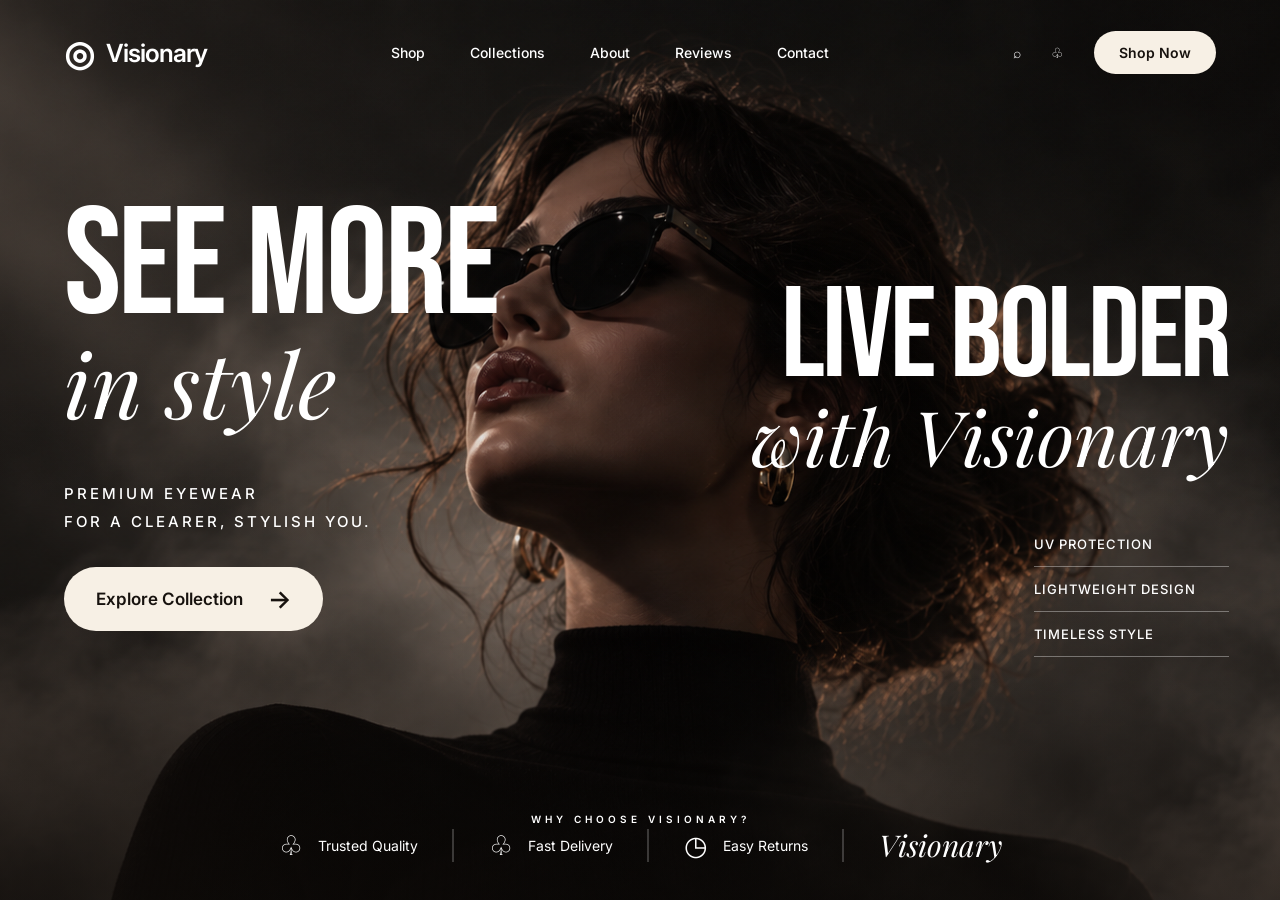
==== index.html @ 71937f31 "basic nice hero" ====
<!DOCTYPE html>
<html lang="en">
<head>
  <meta charset="UTF-8">
  <meta name="viewport" content="width=device-width, initial-scale=1.0">
  <title>Visionary | Premium Eyewear</title>

  <!-- Google Fonts: Bebas Neue, Playfair Display, and Inter -->
  <link rel="preconnect" href="https://fonts.googleapis.com">
  <link rel="preconnect" href="https://fonts.gstatic.com" crossorigin>
  <link href="https://fonts.googleapis.com/css2?family=Bebas+Neue&family=Inter:wght@300;400;500;600;700;800&family=Playfair+Display:ital,wght@1,400;1,500&display=swap" rel="stylesheet">

  <link rel="stylesheet" href="index.css">
</head>

<body>
  <section class="hero">

    <!-- Background image: save your generated image as images/hero.jpg -->
    <div class="hero-image">
      <img src="images/hero1.png" alt="Visionary premium eyewear model">
    </div>

    <nav>
      <div class="logo">
        <span class="logo-icon">◎</span>
        Visionary
      </div>

      <div class="nav-links">
        <a href="#">Shop</a>
        <a href="#">Collections</a>
        <a href="#">About</a>
        <a href="#">Reviews</a>
        <a href="#">Contact</a>
      </div>

      <div class="nav-actions">
        <a href="#" aria-label="Search">⌕</a>
        <a href="#" aria-label="Shopping bag">♧</a>
        <a href="#" class="shop-btn">Shop Now</a>
      </div>
    </nav>

    <div class="hero-content">
      <div class="left-content">
        <h1 class="main-heading">SEE MORE</h1>
        <h2 class="italic-heading">in style</h2>

        <p class="description">
          Premium eyewear<br>
          For a clearer, stylish you.
        </p>

        <a href="#" class="explore-btn">
          Explore Collection <span>→</span>
        </a>
      </div>

      <div class="right-content">
        <h1 class="main-heading">LIVE BOLDER</h1>
        <h2 class="italic-heading">with Visionary</h2>

        <div class="features">
          <p>UV PROTECTION</p>
          <p>LIGHTWEIGHT DESIGN</p>
          <p>TIMELESS STYLE</p>
        </div>
      </div>

      <div class="bottom-title">WHY CHOOSE VISIONARY?</div>

      <div class="bottom-features">
        <div class="feature-item">
          <span class="feature-icon">♧</span>
          <span>Trusted Quality</span>
        </div>

        <div class="feature-item">
          <span class="feature-icon">♧</span>
          <span>Fast Delivery</span>
        </div>

        <div class="feature-item">
          <span class="feature-icon">◷</span>
          <span>Easy Returns</span>
        </div>

        <div class="feature-item">
          <span class="signature">Visionary</span>
        </div>
      </div>
    </div>
  </section>
</body>
</html>
---- index.css ----
* { margin: 0; padding: 0; box-sizing: border-box; }

    :root {
      --cream: #f7f0e5;
      --white: #fff;
      --dark: #17120e;
    }

    body {
      font-family: 'Inter', sans-serif;
      background: var(--dark);
      color: var(--white);
    }

    .hero {
      position: relative;
      width: 100%;
      min-height: 100vh;
      overflow: hidden;
      isolation: isolate;
      background: #40352b;
    }

    .hero-image {
      position: absolute;
      inset: 0;
      z-index: -3;
    }

    .hero-image img {
      width: 100%;
      height: 100%;
      object-fit: cover;
      object-position: center 35%;
    }

    .hero::before {
      content: "";
      position: absolute;
      inset: 0;
      z-index: -2;
      background:
        linear-gradient(90deg,
          rgba(25, 19, 14, 0.30) 0%,
          rgba(25, 19, 14, 0.05) 48%,
          rgba(25, 19, 14, 0.20) 100%),
        linear-gradient(0deg,
          rgba(12, 9, 7, 0.65) 0%,
          transparent 35%,
          rgba(12, 9, 7, 0.10) 100%);
    }

    /* Navigation */
    nav {
      position: relative;
      z-index: 5;
      width: 100%;
      height: 105px;
      padding: 0 5%;
      display: flex;
      align-items: center;
      justify-content: space-between;
    }

    .logo {
      display: flex;
      align-items: center;
      gap: 12px;
      font-size: 25px;
      font-weight: 600;
      letter-spacing: -1px;
    }

    .logo-icon { font-size: 35px; }

    .nav-links {
      display: flex;
      align-items: center;
      gap: 45px;
    }

    .nav-links a,
    .nav-actions a {
      text-decoration: none;
      color: var(--white);
      font-size: 14px;
      font-weight: 500;
    }

    .nav-links a { transition: opacity 0.3s; }
    .nav-links a:hover { opacity: 0.65; }

    .nav-actions {
      display: flex;
      align-items: center;
      gap: 30px;
    }

    .shop-btn {
      background: var(--cream);
      color: var(--dark) !important;
      padding: 13px 25px;
      border-radius: 50px;
      font-weight: 600 !important;
    }

    /* Hero content */
    .hero-content {
      position: relative;
      min-height: calc(100vh - 105px);
    }

    .left-content {
      position: absolute;
      top: 13%;
      left: 5%;
      z-index: 2;
    }

    .main-heading {
      font-family: 'Bebas Neue', sans-serif;
      font-size: clamp(100px, 12vw, 190px);
      line-height: 0.78;
      font-weight: 400;
      letter-spacing: -3px;
      white-space: nowrap;
    }

    .italic-heading {
      font-family: 'Playfair Display', serif;
      font-style: italic;
      font-weight: 400;
      font-size: clamp(65px, 7vw, 110px);
      line-height: 1.1;
      margin-top: 5px;
      white-space: nowrap;
    }

    .description {
      margin-top: 48px;
      font-size: 15px;
      line-height: 1.9;
      font-weight: 500;
      letter-spacing: 3px;
      text-transform: uppercase;
    }

    .explore-btn {
      display: inline-flex;
      align-items: center;
      gap: 25px;
      margin-top: 30px;
      padding: 17px 32px;
      background: var(--cream);
      color: var(--dark);
      border-radius: 50px;
      text-decoration: none;
      font-size: 17px;
      font-weight: 600;
      transition: 0.3s;
    }

    .explore-btn:hover {
      transform: translateY(-4px);
      background: white;
    }

    .explore-btn span { font-size: 25px; }

    /* Right side */
    .right-content {
      position: absolute;
      top: 23%;
      right: 4%;
      z-index: 2;
      text-align: right;
    }

    .right-content .main-heading {
      font-size: clamp(85px, 10vw, 155px);
    }

    .right-content .italic-heading {
      font-size: clamp(55px, 6vw, 95px);
    }

    .features {
      margin-top: 45px;
      margin-left: auto;
      width: 195px;
      text-align: left;
    }

    .features p {
      padding: 14px 0;
      border-bottom: 1px solid rgba(255,255,255,0.35);
      font-size: 13px;
      letter-spacing: 1px;
      font-weight: 500;
    }

    /* Bottom benefits */
    .bottom-features {
      position: absolute;
      bottom: 35px;
      left: 50%;
      transform: translateX(-50%);
      width: max-content;
      display: flex;
      align-items: center;
      gap: 35px;
      z-index: 3;
    }

    .bottom-title {
      position: absolute;
      bottom: 75px;
      left: 50%;
      transform: translateX(-50%);
      font-size: 10px;
      letter-spacing: 4px;
      font-weight: 600;
      white-space: nowrap;
    }

    .feature-item {
      display: flex;
      align-items: center;
      gap: 15px;
      padding-right: 35px;
      border-right: 1px solid rgba(255,255,255,0.4);
      font-size: 14px;
      white-space: nowrap;
    }

    .feature-item:last-child {
      border: none;
      padding: 0;
    }

    .feature-icon { font-size: 27px; }

    .signature {
      font-family: 'Playfair Display', serif;
      font-style: italic;
      font-size: 30px;
    }

    /* Responsive */
    @media (max-width: 1000px) {
      .nav-links { gap: 20px; }
      .right-content { right: 3%; }
      .left-content { left: 3%; }
      .bottom-features { gap: 15px; }
      .feature-item { padding-right: 15px; gap: 8px; }
    }

    @media (max-width: 700px) {
      .hero { min-height: 900px; }
      .hero-image img { object-position: 58% center; }

      nav {
        height: 80px;
        padding: 0 6%;
      }

      .logo { font-size: 21px; }
      .nav-links { display: none; }
      .nav-actions { gap: 15px; }

      .left-content {
        top: 12%;
        left: 6%;
      }

      .main-heading {
        font-size: clamp(85px, 17vw, 120px);
      }

      .italic-heading {
        font-size: clamp(55px, 12vw, 80px);
      }

      .description {
        font-size: 11px;
        letter-spacing: 2px;
        margin-top: 25px;
      }

      .explore-btn {
        padding: 13px 22px;
        font-size: 14px;
      }

      .right-content {
        top: 48%;
        right: 5%;
      }

      .right-content .main-heading {
        font-size: clamp(65px, 13vw, 95px);
      }

      .right-content .italic-heading {
        font-size: clamp(45px, 9vw, 65px);
      }

      .features {
        margin-top: 20px;
        width: 155px;
      }

      .features p {
        font-size: 10px;
        padding: 10px 0;
      }

      .bottom-title {
        bottom: 105px;
        font-size: 8px;
        letter-spacing: 2px;
      }

      .bottom-features {
        bottom: 35px;
        width: 90%;
        justify-content: center;
        gap: 12px;
      }

      .feature-item {
        flex-direction: column;
        text-align: center;
        gap: 5px;
        padding-right: 12px;
        font-size: 9px;
      }

      .feature-icon { font-size: 20px; }
      .signature { font-size: 17px; }
    }
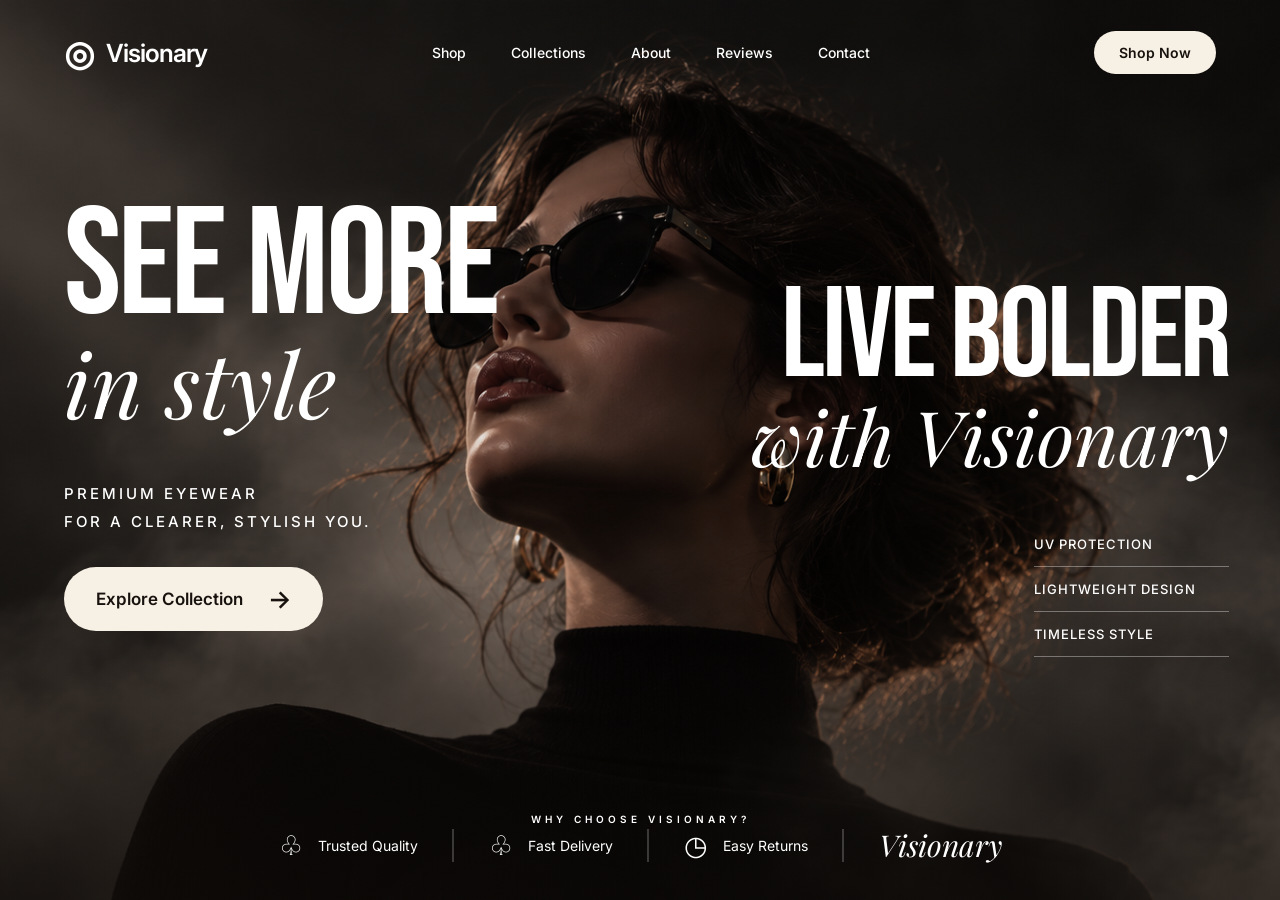
==== commit f8e6a120: "removed unWanted text in navbar" ====
--- a/index.html
+++ b/index.html
@@ -36,8 +36,6 @@
       </div>
 
       <div class="nav-actions">
-        <a href="#" aria-label="Search">⌕</a>
-        <a href="#" aria-label="Shopping bag">♧</a>
         <a href="#" class="shop-btn">Shop Now</a>
       </div>
     </nav>
@@ -92,5 +90,10 @@
       </div>
     </div>
   </section>
+
+
+
+
+
 </body>
 </html>
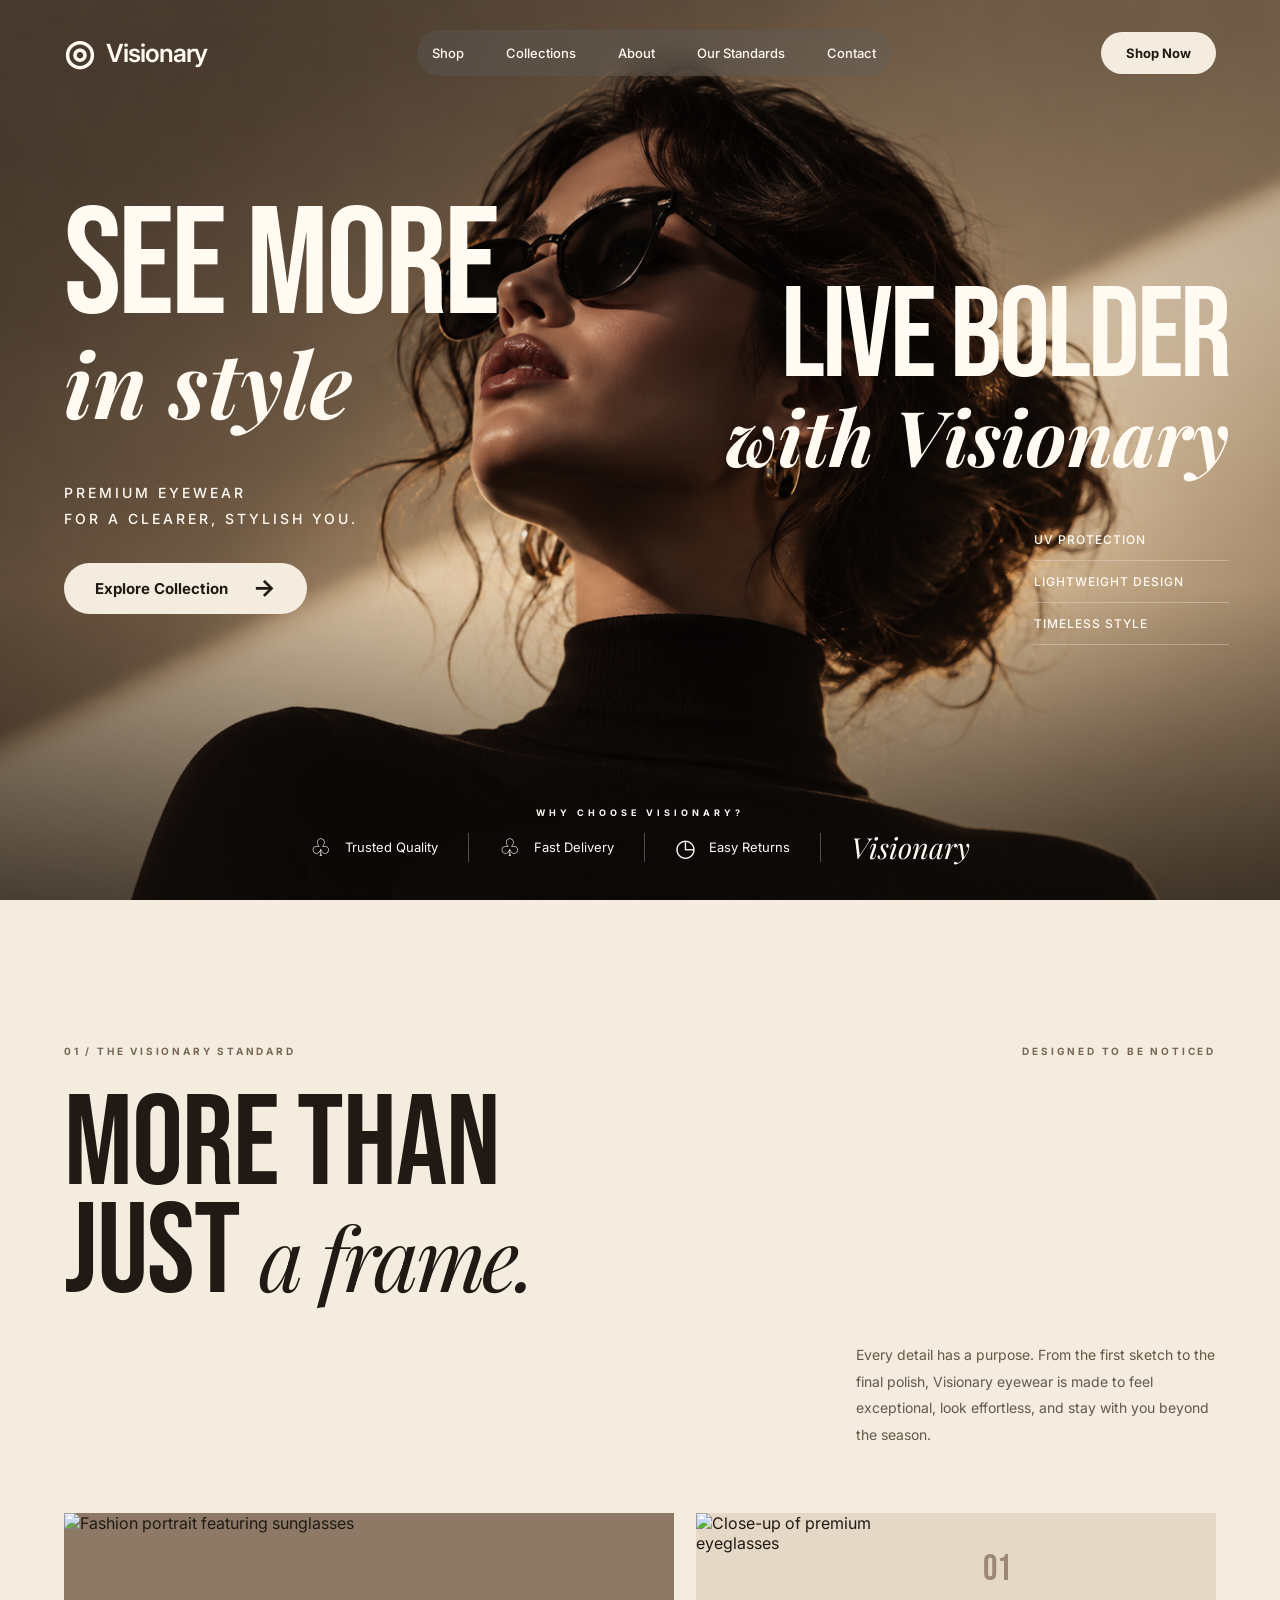
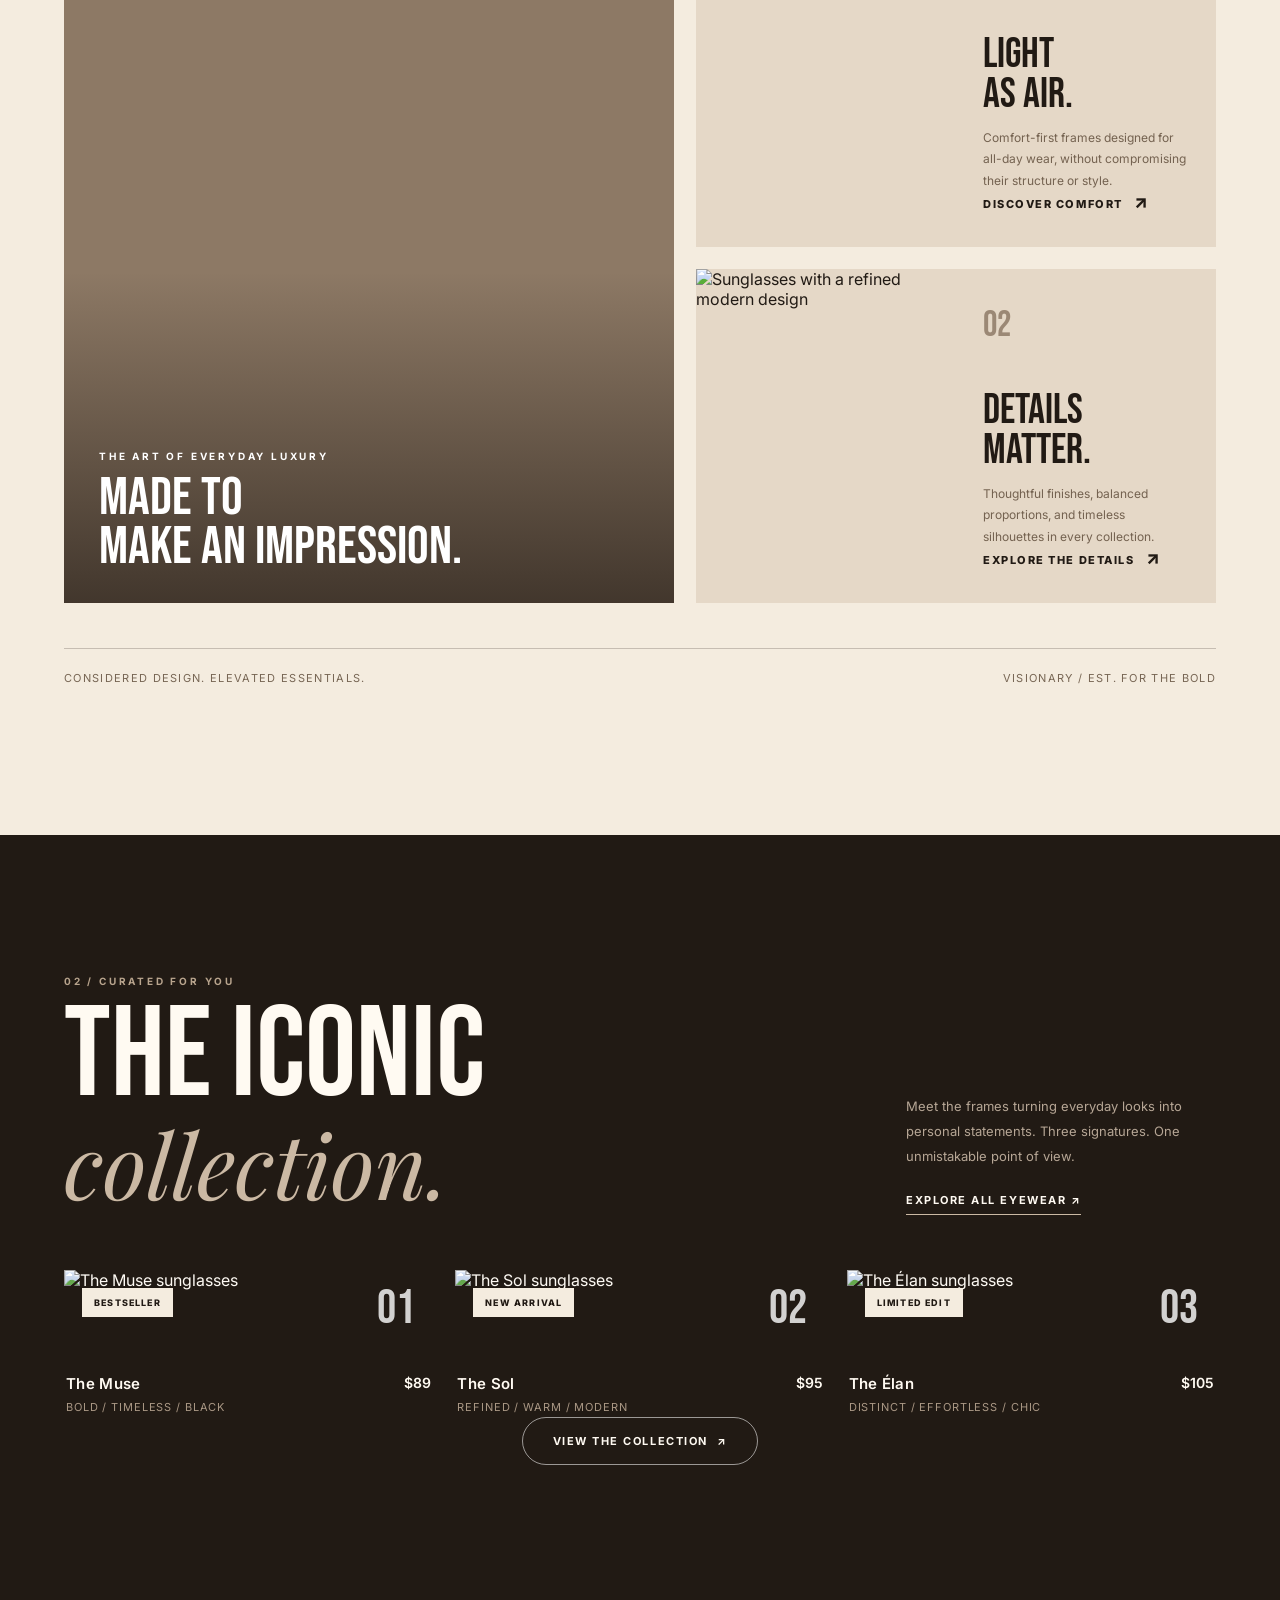
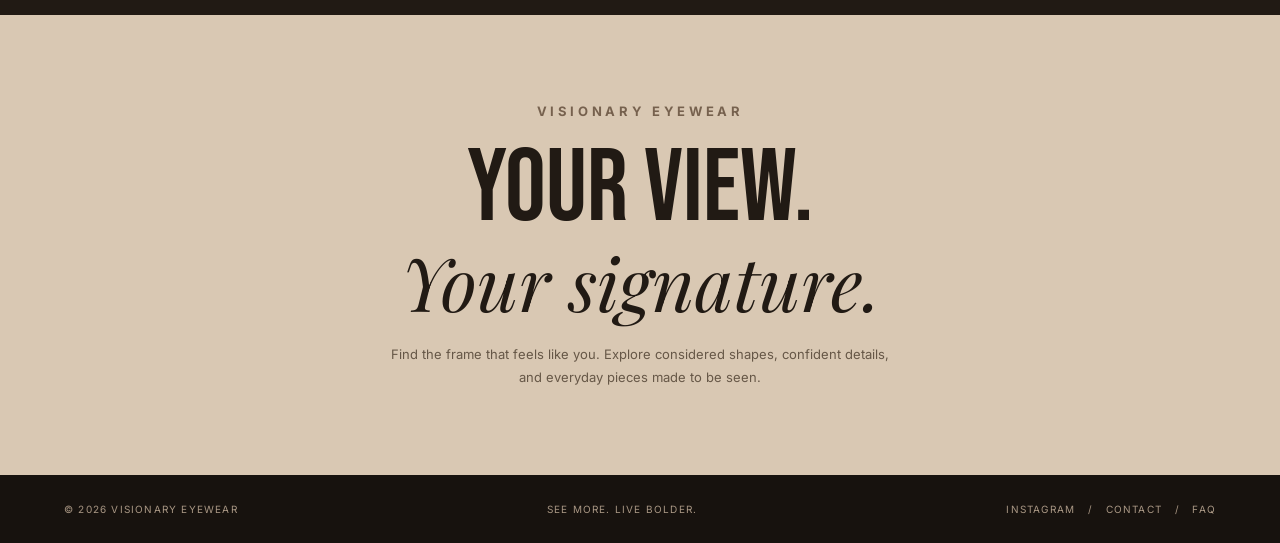
==== commit 1ea3e6a7: "added blurred navbar" ====
--- a/index.html
+++ b/index.html
@@ -3,9 +3,10 @@
 <head>
   <meta charset="UTF-8">
   <meta name="viewport" content="width=device-width, initial-scale=1.0">
-  <title>Visionary | Premium Eyewear</title>
-
-  <!-- Google Fonts: Bebas Neue, Playfair Display, and Inter -->
+  <meta name="theme-color" content="#211a14">
+  <title>Visionary — See More. Live Bolder.</title>
+
+  <!-- Google Fonts -->
   <link rel="preconnect" href="https://fonts.googleapis.com">
   <link rel="preconnect" href="https://fonts.gstatic.com" crossorigin>
   <link href="https://fonts.googleapis.com/css2?family=Bebas+Neue&family=Inter:wght@300;400;500;600;700;800&family=Playfair+Display:ital,wght@1,400;1,500&display=swap" rel="stylesheet">
@@ -14,52 +15,40 @@
 </head>
 
 <body>
-  <section class="hero">
-
-    <!-- Background image: save your generated image as images/hero.jpg -->
+  <!-- HERO: replace images/hero.jpg with your generated portrait -->
+  <section class="hero" id="home">
     <div class="hero-image">
-      <img src="images/hero1.png" alt="Visionary premium eyewear model">
-    </div>
-
-    <nav>
-      <div class="logo">
-        <span class="logo-icon">◎</span>
-        Visionary
-      </div>
+      <img src="images/hero.png" alt="Model wearing elegant black sunglasses">
+    </div>
+
+    <nav class="hero-nav">
+      <a class="logo" href="#home"><span class="logo-mark">◎</span> Visionary</a>
 
       <div class="nav-links">
-        <a href="#">Shop</a>
-        <a href="#">Collections</a>
-        <a href="#">About</a>
-        <a href="#">Reviews</a>
-        <a href="#">Contact</a>
+        <a href="#collection">Shop</a>
+        <a href="#collection">Collections</a>
+        <a href="#craft">About</a>
+        <a href="#craft">Our Standards</a>
+        <a href="#footer">Contact</a>
       </div>
 
       <div class="nav-actions">
-        <a href="#" class="shop-btn">Shop Now</a>
+        <a href="#collection" class="shop-btn">Shop Now</a>
       </div>
     </nav>
 
     <div class="hero-content">
       <div class="left-content">
-        <h1 class="main-heading">SEE MORE</h1>
-        <h2 class="italic-heading">in style</h2>
-
-        <p class="description">
-          Premium eyewear<br>
-          For a clearer, stylish you.
-        </p>
-
-        <a href="#" class="explore-btn">
-          Explore Collection <span>→</span>
-        </a>
+        <h1 class="display-heading">SEE MORE</h1>
+        <h2 class="hero-italic">in style</h2>
+        <p class="hero-description">Premium eyewear<br>For a clearer, stylish you.</p>
+        <a href="#collection" class="pill-link">Explore Collection <span>→</span></a>
       </div>
 
       <div class="right-content">
-        <h1 class="main-heading">LIVE BOLDER</h1>
-        <h2 class="italic-heading">with Visionary</h2>
-
-        <div class="features">
+        <h1 class="display-heading">LIVE BOLDER</h1>
+        <h2 class="hero-italic">with Visionary</h2>
+        <div class="hero-specs">
           <p>UV PROTECTION</p>
           <p>LIGHTWEIGHT DESIGN</p>
           <p>TIMELESS STYLE</p>
@@ -67,33 +56,180 @@
       </div>
 
       <div class="bottom-title">WHY CHOOSE VISIONARY?</div>
-
       <div class="bottom-features">
-        <div class="feature-item">
-          <span class="feature-icon">♧</span>
-          <span>Trusted Quality</span>
-        </div>
-
-        <div class="feature-item">
-          <span class="feature-icon">♧</span>
-          <span>Fast Delivery</span>
-        </div>
-
-        <div class="feature-item">
-          <span class="feature-icon">◷</span>
-          <span>Easy Returns</span>
-        </div>
-
-        <div class="feature-item">
-          <span class="signature">Visionary</span>
-        </div>
-      </div>
-    </div>
-  </section>
-
-
-
-
-
+        <div class="feature-item"><span class="feature-icon">♧</span><span>Trusted Quality</span></div>
+        <div class="feature-item"><span class="feature-icon">♧</span><span>Fast Delivery</span></div>
+        <div class="feature-item"><span class="feature-icon">◷</span><span>Easy Returns</span></div>
+        <div class="feature-item"><span class="signature">Visionary</span></div>
+      </div>
+    </div>
+  </section>
+
+  <!-- PREMIUM FEATURES -->
+  <section class="craft-section" id="craft">
+    <div class="section-wrap">
+      <div class="craft-topline">
+        <span class="eyebrow">01 / The Visionary Standard</span>
+        <span class="eyebrow">Designed to be noticed</span>
+      </div>
+
+      <h2 class="craft-heading">MORE THAN<br>JUST <span class="serif">a frame.</span></h2>
+
+      <p class="craft-intro">
+        Every detail has a purpose. From the first sketch to the final polish,
+        Visionary eyewear is made to feel exceptional, look effortless, and
+        stay with you beyond the season.
+      </p>
+
+      <div class="craft-grid">
+        <article class="craft-main-image">
+          <img
+            src="https://images.unsplash.com/photo-1511499767150-a48a237f0083?auto=format&fit=crop&w=1400&q=90"
+            alt="Fashion portrait featuring sunglasses"
+            loading="lazy">
+          <div class="image-caption">
+            <span class="eyebrow">The art of everyday luxury</span>
+            <strong>MADE TO<br>MAKE AN IMPRESSION.</strong>
+          </div>
+        </article>
+
+        <div class="craft-side">
+          <article class="craft-card">
+            <div class="craft-card-image">
+              <img
+                src="https://images.unsplash.com/photo-1574258495973-f010dfbb5371?auto=format&fit=crop&w=900&q=85"
+                alt="Close-up of premium eyeglasses"
+                loading="lazy">
+            </div>
+            <div class="craft-card-copy">
+              <span class="number">01</span>
+              <div>
+                <h3>LIGHT<br>AS AIR.</h3>
+                <p>Comfort-first frames designed for all-day wear, without compromising their structure or style.</p>
+                <a href="#collection">Discover comfort <span>↗</span></a>
+              </div>
+            </div>
+          </article>
+
+          <article class="craft-card">
+            <div class="craft-card-image">
+              <img
+                src="https://images.unsplash.com/photo-1508296695146-257a814070b4?auto=format&fit=crop&w=900&q=85"
+                alt="Sunglasses with a refined modern design"
+                loading="lazy">
+            </div>
+            <div class="craft-card-copy">
+              <span class="number">02</span>
+              <div>
+                <h3>DETAILS<br>MATTER.</h3>
+                <p>Thoughtful finishes, balanced proportions, and timeless silhouettes in every collection.</p>
+                <a href="#collection">Explore the details <span>↗</span></a>
+              </div>
+            </div>
+          </article>
+        </div>
+      </div>
+
+      <div class="craft-note">
+        <span>Considered design. Elevated essentials.</span>
+        <span>Visionary / Est. for the bold</span>
+      </div>
+    </div>
+  </section>
+
+  <!-- TOP GLASSES / COLLECTION -->
+  <section class="collection-section" id="collection">
+    <div class="section-wrap">
+      <div class="collection-header">
+        <div>
+          <p class="eyebrow">02 / Curated for you</p>
+          <h2 class="collection-heading">THE ICONIC<br><span class="serif">collection.</span></h2>
+        </div>
+        <div>
+          <p class="collection-description">
+            Meet the frames turning everyday looks into personal statements.
+            Three signatures. One unmistakable point of view.
+          </p>
+          <a href="#collection" class="collection-link">Explore all eyewear ↗</a>
+        </div>
+      </div>
+
+      <div class="product-grid">
+        <article class="product-card">
+          <a href="#footer" class="product-visual">
+            <img
+              src="https://images.unsplash.com/photo-1511499767150-a48a237f0083?auto=format&fit=crop&w=1000&q=90"
+              alt="The Muse sunglasses"
+              loading="lazy">
+            <span class="product-tag">Bestseller</span>
+            <span class="product-number">01</span>
+          </a>
+          <div class="product-info">
+            <div>
+              <h3>The Muse</h3>
+              <p>Bold / timeless / black</p>
+            </div>
+            <span class="product-price">$89</span>
+          </div>
+        </article>
+
+        <article class="product-card">
+          <a href="#footer" class="product-visual">
+            <img
+              src="https://images.unsplash.com/photo-1572635196237-14b3f281503f?auto=format&fit=crop&w=1000&q=90"
+              alt="The Sol sunglasses"
+              loading="lazy">
+            <span class="product-tag">New arrival</span>
+            <span class="product-number">02</span>
+          </a>
+          <div class="product-info">
+            <div>
+              <h3>The Sol</h3>
+              <p>Refined / warm / modern</p>
+            </div>
+            <span class="product-price">$95</span>
+          </div>
+        </article>
+
+        <article class="product-card">
+          <a href="#footer" class="product-visual">
+            <img
+              src="https://images.unsplash.com/photo-1508296695146-257a814070b4?auto=format&fit=crop&w=1000&q=90"
+              alt="The Élan sunglasses"
+              loading="lazy">
+            <span class="product-tag">Limited edit</span>
+            <span class="product-number">03</span>
+          </a>
+          <div class="product-info">
+            <div>
+              <h3>The Élan</h3>
+              <p>Distinct / effortless / chic</p>
+            </div>
+            <span class="product-price">$105</span>
+          </div>
+        </article>
+      </div>
+
+      <div class="collection-bottom">
+        <a href="#footer" class="outline-link">View the collection&nbsp; ↗</a>
+      </div>
+    </div>
+  </section>
+
+  <!-- BRAND CLOSING -->
+  <section class="brand-strip">
+    <p class="eyebrow">Visionary eyewear</p>
+    <h2>YOUR VIEW.<br><span class="serif">Your signature.</span></h2>
+    <p>
+      Find the frame that feels like you. Explore considered shapes,
+      confident details, and everyday pieces made to be seen.
+    </p>
+  </section>
+
+  <footer id="footer">
+    <span>© 2026 Visionary Eyewear</span>
+    <span>See more. Live bolder.</span>
+    <span>Instagram&nbsp;&nbsp; / &nbsp;&nbsp;Contact&nbsp;&nbsp; / &nbsp;&nbsp;FAQ</span>
+  </footer>
 </body>
 </html>
--- a/index.css
+++ b/index.css
@@ -1,68 +1,69 @@
+   :root {
+      --cream: #f4ecdf;
+      --paper: #e9dece;
+      --ink: #211a14;
+      --brown: #59483a;
+      --muted: #9b8875;
+      --white: #fffaf2;
+      --line: rgba(255,255,255,.28);
+      --serif: "Playfair Display", Georgia, serif;
+      --display: "Bebas Neue", Impact, sans-serif;
+      --sans: "Inter", Arial, sans-serif;
+    }
 
     * { margin: 0; padding: 0; box-sizing: border-box; }
-
-    :root {
-      --cream: #f7f0e5;
-      --white: #fff;
-      --dark: #17120e;
-    }
-
+    html { scroll-behavior: smooth; }
     body {
-      font-family: 'Inter', sans-serif;
-      background: var(--dark);
+      font-family: var(--sans);
       color: var(--white);
-    }
-
+      background: var(--ink);
+      overflow-x: hidden;
+    }
+    a { color: inherit; text-decoration: none; }
+    img { display: block; width: 100%; }
+    .eyebrow {
+      font-size: 10px;
+      letter-spacing: .28em;
+      text-transform: uppercase;
+      font-weight: 700;
+    }
+    .serif { font-family: var(--serif); font-style: italic; font-weight: 400; }
+    .section-wrap { width: min(1320px, 90%); margin: 0 auto; }
+
+    /* =========================
+       HERO
+    ========================== */
     .hero {
       position: relative;
-      width: 100%;
       min-height: 100vh;
       overflow: hidden;
       isolation: isolate;
       background: #40352b;
     }
-
-    .hero-image {
-      position: absolute;
-      inset: 0;
-      z-index: -3;
-    }
-
+    .hero-image { position: absolute; inset: 0; z-index: -3; }
     .hero-image img {
-      width: 100%;
       height: 100%;
       object-fit: cover;
       object-position: center 35%;
     }
-
     .hero::before {
       content: "";
       position: absolute;
       inset: 0;
       z-index: -2;
       background:
-        linear-gradient(90deg,
-          rgba(25, 19, 14, 0.30) 0%,
-          rgba(25, 19, 14, 0.05) 48%,
-          rgba(25, 19, 14, 0.20) 100%),
-        linear-gradient(0deg,
-          rgba(12, 9, 7, 0.65) 0%,
-          transparent 35%,
-          rgba(12, 9, 7, 0.10) 100%);
-    }
-
-    /* Navigation */
-    nav {
+        linear-gradient(90deg, rgba(25,19,14,.30), rgba(25,19,14,.05) 48%, rgba(25,19,14,.20)),
+        linear-gradient(0deg, rgba(12,9,7,.65), transparent 35%, rgba(12,9,7,.10));
+    }
+    .hero-nav {
       position: relative;
       z-index: 5;
-      width: 100%;
       height: 105px;
       padding: 0 5%;
       display: flex;
       align-items: center;
       justify-content: space-between;
     }
-
     .logo {
       display: flex;
       align-items: center;
@@ -71,272 +72,494 @@
       font-weight: 600;
       letter-spacing: -1px;
     }
-
-    .logo-icon { font-size: 35px; }
-
-    .nav-links {
-      display: flex;
-      align-items: center;
-      gap: 45px;
-    }
-
-    .nav-links a,
-    .nav-actions a {
-      text-decoration: none;
-      color: var(--white);
-      font-size: 14px;
+    .logo-mark { font-size: 35px; line-height: 1; }
+    .nav-links, .nav-actions { display: flex; align-items: center; }
+    .nav-links { gap: 42px; }
+    .nav-links a, .nav-actions a {
+      font-size: 13px;
       font-weight: 500;
-    }
-
-    .nav-links a { transition: opacity 0.3s; }
-    .nav-links a:hover { opacity: 0.65; }
-
-    .nav-actions {
-      display: flex;
-      align-items: center;
-      gap: 30px;
-    }
-
+      transition: opacity .25s;
+    }
+    .nav-links a:hover, .nav-actions a:hover { opacity: .65; }
+    .nav-actions { gap: 27px; }
     .shop-btn {
+      color: var(--ink) !important;
       background: var(--cream);
-      color: var(--dark) !important;
       padding: 13px 25px;
       border-radius: 50px;
-      font-weight: 600 !important;
-    }
-
-    /* Hero content */
-    .hero-content {
-      position: relative;
-      min-height: calc(100vh - 105px);
-    }
-
+      font-weight: 700 !important;
+    }
+    .hero-content { position: relative; min-height: calc(100vh - 105px); }
     .left-content {
       position: absolute;
+      z-index: 2;
       top: 13%;
       left: 5%;
-      z-index: 2;
-    }
-
-    .main-heading {
-      font-family: 'Bebas Neue', sans-serif;
+    }
+    .display-heading {
+      font-family: var(--display);
       font-size: clamp(100px, 12vw, 190px);
-      line-height: 0.78;
       font-weight: 400;
+      line-height: .78;
       letter-spacing: -3px;
       white-space: nowrap;
     }
-
-    .italic-heading {
-      font-family: 'Playfair Display', serif;
+    .hero-italic {
+      font-family: var(--serif);
       font-style: italic;
-      font-weight: 400;
       font-size: clamp(65px, 7vw, 110px);
       line-height: 1.1;
       margin-top: 5px;
       white-space: nowrap;
     }
-
-    .description {
+    .hero-description {
       margin-top: 48px;
-      font-size: 15px;
+      font-size: 14px;
       line-height: 1.9;
       font-weight: 500;
       letter-spacing: 3px;
       text-transform: uppercase;
     }
-
-    .explore-btn {
+    .pill-link {
       display: inline-flex;
       align-items: center;
       gap: 25px;
       margin-top: 30px;
-      padding: 17px 32px;
+      padding: 16px 31px;
+      border-radius: 50px;
       background: var(--cream);
-      color: var(--dark);
-      border-radius: 50px;
-      text-decoration: none;
-      font-size: 17px;
-      font-weight: 600;
-      transition: 0.3s;
-    }
-
-    .explore-btn:hover {
-      transform: translateY(-4px);
-      background: white;
-    }
-
-    .explore-btn span { font-size: 25px; }
-
-    /* Right side */
+      color: var(--ink);
+      font-size: 15px;
+      font-weight: 700;
+      transition: transform .3s, background .3s;
+    }
+    .pill-link:hover { transform: translateY(-4px); background: #fff; }
+    .pill-link span { font-size: 24px; line-height: .7; }
     .right-content {
       position: absolute;
+      z-index: 2;
       top: 23%;
       right: 4%;
-      z-index: 2;
       text-align: right;
     }
-
-    .right-content .main-heading {
-      font-size: clamp(85px, 10vw, 155px);
-    }
-
-    .right-content .italic-heading {
-      font-size: clamp(55px, 6vw, 95px);
-    }
-
-    .features {
-      margin-top: 45px;
-      margin-left: auto;
+    .right-content .display-heading { font-size: clamp(85px, 10vw, 155px); }
+    .right-content .hero-italic { font-size: clamp(55px, 6vw, 95px); }
+    .hero-specs {
       width: 195px;
+      margin: 42px 0 0 auto;
       text-align: left;
     }
-
-    .features p {
-      padding: 14px 0;
-      border-bottom: 1px solid rgba(255,255,255,0.35);
-      font-size: 13px;
+    .hero-specs p {
+      padding: 13px 0;
+      border-bottom: 1px solid var(--line);
+      font-size: 12px;
       letter-spacing: 1px;
       font-weight: 500;
     }
-
-    /* Bottom benefits */
+    .bottom-title {
+      position: absolute;
+      bottom: 82px;
+      left: 50%;
+      transform: translateX(-50%);
+      white-space: nowrap;
+      font-size: 9px;
+      letter-spacing: 4px;
+      font-weight: 700;
+    }
     .bottom-features {
       position: absolute;
-      bottom: 35px;
+      z-index: 3;
+      bottom: 34px;
       left: 50%;
       transform: translateX(-50%);
       width: max-content;
       display: flex;
       align-items: center;
+      gap: 30px;
+    }
+    .feature-item {
+      display: flex;
+      align-items: center;
+      gap: 13px;
+      padding-right: 30px;
+      border-right: 1px solid var(--line);
+      white-space: nowrap;
+      font-size: 13px;
+    }
+    .feature-item:last-child { border: 0; padding: 0; }
+    .feature-icon { font-size: 24px; }
+    .signature { font-family: var(--serif); font-style: italic; font-size: 29px; }
+
+    /* =========================
+       PREMIUM FEATURES
+    ========================== */
+    .craft-section {
+      position: relative;
+      padding: 145px 0 150px;
+      color: var(--ink);
+      background: var(--cream);
+      overflow: hidden;
+    }
+    .craft-topline {
+      display: flex;
+      justify-content: space-between;
+      align-items: center;
+      color: #786655;
+      margin-bottom: 35px;
+    }
+    .craft-heading {
+      max-width: 850px;
+      font-family: var(--display);
+      font-size: clamp(76px, 10vw, 145px);
+      line-height: .84;
+      font-weight: 400;
+      letter-spacing: -1px;
+    }
+    .craft-heading .serif {
+      font-family: var(--serif);
+      text-transform: none;
+      font-size: .68em;
+      letter-spacing: -4px;
+    }
+    .craft-intro {
+      max-width: 360px;
+      margin: 35px 0 65px auto;
+      color: #665747;
+      font-size: 14px;
+      line-height: 1.9;
+    }
+    .craft-grid {
+      display: grid;
+      grid-template-columns: 1.08fr .92fr;
+      gap: 22px;
+      align-items: stretch;
+    }
+    .craft-main-image {
+      position: relative;
+      min-height: 690px;
+      overflow: hidden;
+      background: #8d7965;
+    }
+    .craft-main-image img {
+      height: 100%;
+      min-height: 690px;
+      object-fit: cover;
+      object-position: center;
+      filter: saturate(.78);
+    }
+    .craft-main-image::after {
+      content: "";
+      position: absolute;
+      inset: 0;
+      background: linear-gradient(0deg, rgba(20,14,10,.62), transparent 48%);
+    }
+    .image-caption {
+      position: absolute;
+      z-index: 1;
+      left: 35px;
+      bottom: 32px;
+      color: white;
+    }
+    .image-caption strong {
+      display: block;
+      margin-top: 10px;
+      font-family: var(--display);
+      font-size: 54px;
+      font-weight: 400;
+      line-height: .9;
+    }
+    .craft-side {
+      display: grid;
+      grid-template-rows: 1fr 1fr;
+      gap: 22px;
+    }
+    .craft-card {
+      display: grid;
+      grid-template-columns: 1fr 1fr;
+      min-height: 330px;
+      background: #e5d8c7;
+      overflow: hidden;
+    }
+    .craft-card-image { min-height: 100%; overflow: hidden; }
+    .craft-card-image img {
+      height: 100%;
+      object-fit: cover;
+      transition: transform .7s;
+    }
+    .craft-card:hover img { transform: scale(1.05); }
+    .craft-card-copy {
+      padding: 35px 27px;
+      display: flex;
+      flex-direction: column;
+      justify-content: space-between;
+    }
+    .craft-card-copy .number {
+      color: #9b8875;
+      font-family: var(--display);
+      font-size: 36px;
+    }
+    .craft-card-copy h3 {
+      font-family: var(--display);
+      font-weight: 400;
+      font-size: 42px;
+      line-height: .95;
+      margin: 22px 0 12px;
+    }
+    .craft-card-copy p {
+      color: #746250;
+      font-size: 12px;
+      line-height: 1.8;
+    }
+    .craft-card-copy a {
+      margin-top: 22px;
+      font-size: 11px;
+      font-weight: 800;
+      letter-spacing: .14em;
+      text-transform: uppercase;
+    }
+    .craft-card-copy a span { font-size: 18px; margin-left: 8px; }
+
+    .craft-note {
+      display: flex;
+      justify-content: space-between;
+      align-items: center;
+      gap: 30px;
+      margin-top: 45px;
+      padding-top: 22px;
+      border-top: 1px solid rgba(33,26,20,.22);
+      color: #776654;
+      font-size: 11px;
+      letter-spacing: .12em;
+      text-transform: uppercase;
+    }
+
+    /* =========================
+       COLLECTION / PRODUCTS
+    ========================== */
+    .collection-section {
+      padding: 140px 0 150px;
+      background: #211a14;
+    }
+    .collection-header {
+      display: flex;
+      align-items: end;
+      justify-content: space-between;
       gap: 35px;
-      z-index: 3;
-    }
-
-    .bottom-title {
-      position: absolute;
-      bottom: 75px;
-      left: 50%;
-      transform: translateX(-50%);
+      margin-bottom: 55px;
+    }
+    .collection-header .eyebrow { color: #b8a48d; margin-bottom: 18px; }
+    .collection-heading {
+      font-family: var(--display);
+      font-size: clamp(76px, 10vw, 140px);
+      font-weight: 400;
+      line-height: .82;
+    }
+    .collection-heading .serif {
+      font-size: .7em;
+      color: #cbb9a4;
+    }
+    .collection-description {
+      max-width: 310px;
+      color: #b6a695;
+      font-size: 13px;
+      line-height: 1.9;
+      margin-bottom: 5px;
+    }
+    .collection-link {
+      display: inline-block;
+      margin-top: 20px;
+      padding-bottom: 7px;
+      border-bottom: 1px solid #cbb9a4;
+      font-size: 11px;
+      font-weight: 700;
+      letter-spacing: .14em;
+      text-transform: uppercase;
+    }
+    .product-grid {
+      display: grid;
+      grid-template-columns: repeat(3, 1fr);
+      gap: 22px;
+    }
+    .product-card { min-width: 0; }
+    .product-visual {
+      position: relative;
+      height: 430px;
+      overflow: hidden;
+      background: #59483a;
+    }
+    .product-visual img {
+      height: 100%;
+      object-fit: cover;
+      transition: transform .8s;
+      filter: saturate(.78);
+    }
+    .product-card:hover .product-visual img { transform: scale(1.06); }
+    .product-tag {
+      position: absolute;
+      top: 18px;
+      left: 18px;
+      padding: 9px 12px;
+      background: var(--cream);
+      color: var(--ink);
+      font-size: 9px;
+      font-weight: 800;
+      letter-spacing: .13em;
+      text-transform: uppercase;
+    }
+    .product-number {
+      position: absolute;
+      right: 18px;
+      bottom: 15px;
+      color: white;
+      font-family: var(--display);
+      font-size: 48px;
+      opacity: .8;
+    }
+    .product-info {
+      display: flex;
+      justify-content: space-between;
+      gap: 15px;
+      padding: 22px 2px 0;
+    }
+    .product-info h3 {
+      font-size: 15px;
+      font-weight: 600;
+      letter-spacing: .02em;
+    }
+    .product-info p {
+      margin-top: 7px;
+      color: #aa9885;
+      font-size: 11px;
+      letter-spacing: .08em;
+      text-transform: uppercase;
+    }
+    .product-price { font-size: 14px; font-weight: 600; white-space: nowrap; }
+    .collection-bottom {
+      display: flex;
+      justify-content: center;
+      margin-top: 65px;
+    }
+    .outline-link {
+      border: 1px solid rgba(255,255,255,.55);
+      border-radius: 50px;
+      padding: 16px 30px;
+      font-size: 11px;
+      font-weight: 700;
+      letter-spacing: .14em;
+      text-transform: uppercase;
+      transition: .3s;
+    }
+    .outline-link:hover { background: var(--cream); color: var(--ink); }
+
+    /* Closing brand strip */
+    .brand-strip {
+      padding: 85px 5%;
+      background: #d9c8b3;
+      color: var(--ink);
+      text-align: center;
+    }
+    .brand-strip .eyebrow { color: #76614e; }
+    .brand-strip h2 {
+      margin: 20px 0 15px;
+      font-family: var(--display);
+      font-size: clamp(58px, 8vw, 105px);
+      line-height: .9;
+      font-weight: 400;
+    }
+    .brand-strip h2 .serif { font-size: .72em; }
+    .brand-strip p {
+      max-width: 510px;
+      margin: 0 auto;
+      color: #665747;
+      font-size: 13px;
+      line-height: 1.8;
+    }
+
+    footer {
+      padding: 28px 5%;
+      background: #17120e;
+      color: #a99784;
+      display: flex;
+      justify-content: space-between;
+      gap: 20px;
       font-size: 10px;
-      letter-spacing: 4px;
-      font-weight: 600;
-      white-space: nowrap;
-    }
-
-    .feature-item {
-      display: flex;
-      align-items: center;
-      gap: 15px;
-      padding-right: 35px;
-      border-right: 1px solid rgba(255,255,255,0.4);
-      font-size: 14px;
-      white-space: nowrap;
-    }
-
-    .feature-item:last-child {
-      border: none;
-      padding: 0;
-    }
-
-    .feature-icon { font-size: 27px; }
-
-    .signature {
-      font-family: 'Playfair Display', serif;
-      font-style: italic;
-      font-size: 30px;
+      letter-spacing: .12em;
+      text-transform: uppercase;
+    }
+    .nav-links{
+        background-color: #61616157;
+        padding: 15px ;
+        border-radius: 25px;
+        backdrop-filter: blur(10px);
     }
 
     /* Responsive */
-    @media (max-width: 1000px) {
+    @media (max-width: 1050px) {
       .nav-links { gap: 20px; }
       .right-content { right: 3%; }
       .left-content { left: 3%; }
-      .bottom-features { gap: 15px; }
-      .feature-item { padding-right: 15px; gap: 8px; }
-    }
-
-    @media (max-width: 700px) {
+      .craft-main-image, .craft-main-image img { min-height: 590px; }
+      .craft-card-copy { padding: 25px 20px; }
+      .craft-card-copy h3 { font-size: 34px; }
+      .product-visual { height: 350px; }
+    }
+
+    @media (max-width: 760px) {
       .hero { min-height: 900px; }
       .hero-image img { object-position: 58% center; }
-
-      nav {
-        height: 80px;
-        padding: 0 6%;
-      }
-
+      .hero-nav { height: 80px; padding: 0 6%; }
       .logo { font-size: 21px; }
       .nav-links { display: none; }
       .nav-actions { gap: 15px; }
-
-      .left-content {
-        top: 12%;
-        left: 6%;
-      }
-
-      .main-heading {
-        font-size: clamp(85px, 17vw, 120px);
-      }
-
-      .italic-heading {
-        font-size: clamp(55px, 12vw, 80px);
-      }
-
-      .description {
-        font-size: 11px;
-        letter-spacing: 2px;
-        margin-top: 25px;
-      }
-
-      .explore-btn {
-        padding: 13px 22px;
-        font-size: 14px;
-      }
-
-      .right-content {
-        top: 48%;
-        right: 5%;
-      }
-
-      .right-content .main-heading {
-        font-size: clamp(65px, 13vw, 95px);
-      }
-
-      .right-content .italic-heading {
-        font-size: clamp(45px, 9vw, 65px);
-      }
-
-      .features {
-        margin-top: 20px;
-        width: 155px;
-      }
-
-      .features p {
-        font-size: 10px;
-        padding: 10px 0;
-      }
-
-      .bottom-title {
-        bottom: 105px;
-        font-size: 8px;
-        letter-spacing: 2px;
-      }
-
-      .bottom-features {
-        bottom: 35px;
-        width: 90%;
-        justify-content: center;
-        gap: 12px;
-      }
-
-      .feature-item {
-        flex-direction: column;
-        text-align: center;
-        gap: 5px;
-        padding-right: 12px;
-        font-size: 9px;
-      }
-
-      .feature-icon { font-size: 20px; }
+      .nav-actions .shop-btn { padding: 11px 17px; font-size: 11px; }
+      .hero-content { min-height: 820px; }
+      .left-content { top: 11%; left: 6%; }
+      .display-heading { font-size: clamp(82px, 17vw, 120px); }
+      .hero-italic { font-size: clamp(55px, 12vw, 80px); }
+      .hero-description { font-size: 10px; letter-spacing: 2px; margin-top: 25px; }
+      .pill-link { padding: 13px 22px; font-size: 13px; }
+      .right-content { top: 48%; right: 5%; }
+      .right-content .display-heading { font-size: clamp(62px, 13vw, 95px); }
+      .right-content .hero-italic { font-size: clamp(43px, 9vw, 65px); }
+      .hero-specs { margin-top: 18px; width: 155px; }
+      .hero-specs p { font-size: 9px; padding: 9px 0; }
+      .bottom-title { bottom: 103px; font-size: 8px; letter-spacing: 2px; }
+      .bottom-features { bottom: 30px; width: 92%; justify-content: center; gap: 10px; }
+      .feature-item { flex-direction: column; text-align: center; gap: 5px; padding-right: 10px; font-size: 8px; }
+      .feature-icon { font-size: 19px; }
       .signature { font-size: 17px; }
+
+      .craft-section, .collection-section { padding: 85px 0; }
+      .craft-topline { margin-bottom: 25px; }
+      .craft-heading { font-size: clamp(72px, 15vw, 105px); }
+      .craft-heading .serif { letter-spacing: -2px; }
+      .craft-intro { margin: 25px 0 35px; font-size: 12px; }
+      .craft-grid { grid-template-columns: 1fr; gap: 14px; }
+      .craft-main-image, .craft-main-image img { min-height: 520px; }
+      .craft-side { gap: 14px; }
+      .craft-card { min-height: 260px; }
+      .craft-card-copy { padding: 22px 18px; }
+      .craft-card-copy h3 { font-size: 34px; }
+      .craft-card-copy p { font-size: 10px; }
+      .craft-note { font-size: 8px; line-height: 1.7; }
+
+      .collection-header { display: block; margin-bottom: 35px; }
+      .collection-heading { font-size: clamp(75px, 15vw, 110px); }
+      .collection-description { margin-top: 25px; max-width: 430px; }
+      .product-grid { grid-template-columns: 1fr; gap: 38px; }
+      .product-visual { height: min(105vw, 470px); }
+      .product-info { padding-top: 17px; }
+      .collection-bottom { margin-top: 45px; }
+      .brand-strip { padding: 70px 7%; }
+      footer { flex-direction: column; text-align: center; line-height: 1.8; }
+    }
+
+    @media (max-width: 420px) {
+      .hero { min-height: 850px; }
+      .hero-content { min-height: 770px; }
+      .right-content { top: 47%; }
+      .craft-card { grid-template-columns: .9fr 1.1fr; min-height: 240px; }
+      .craft-card-copy h3 { font-size: 29px; }
+      .craft-card-copy p { line-height: 1.6; }
+      .craft-card-copy { padding: 18px 13px; }
     }
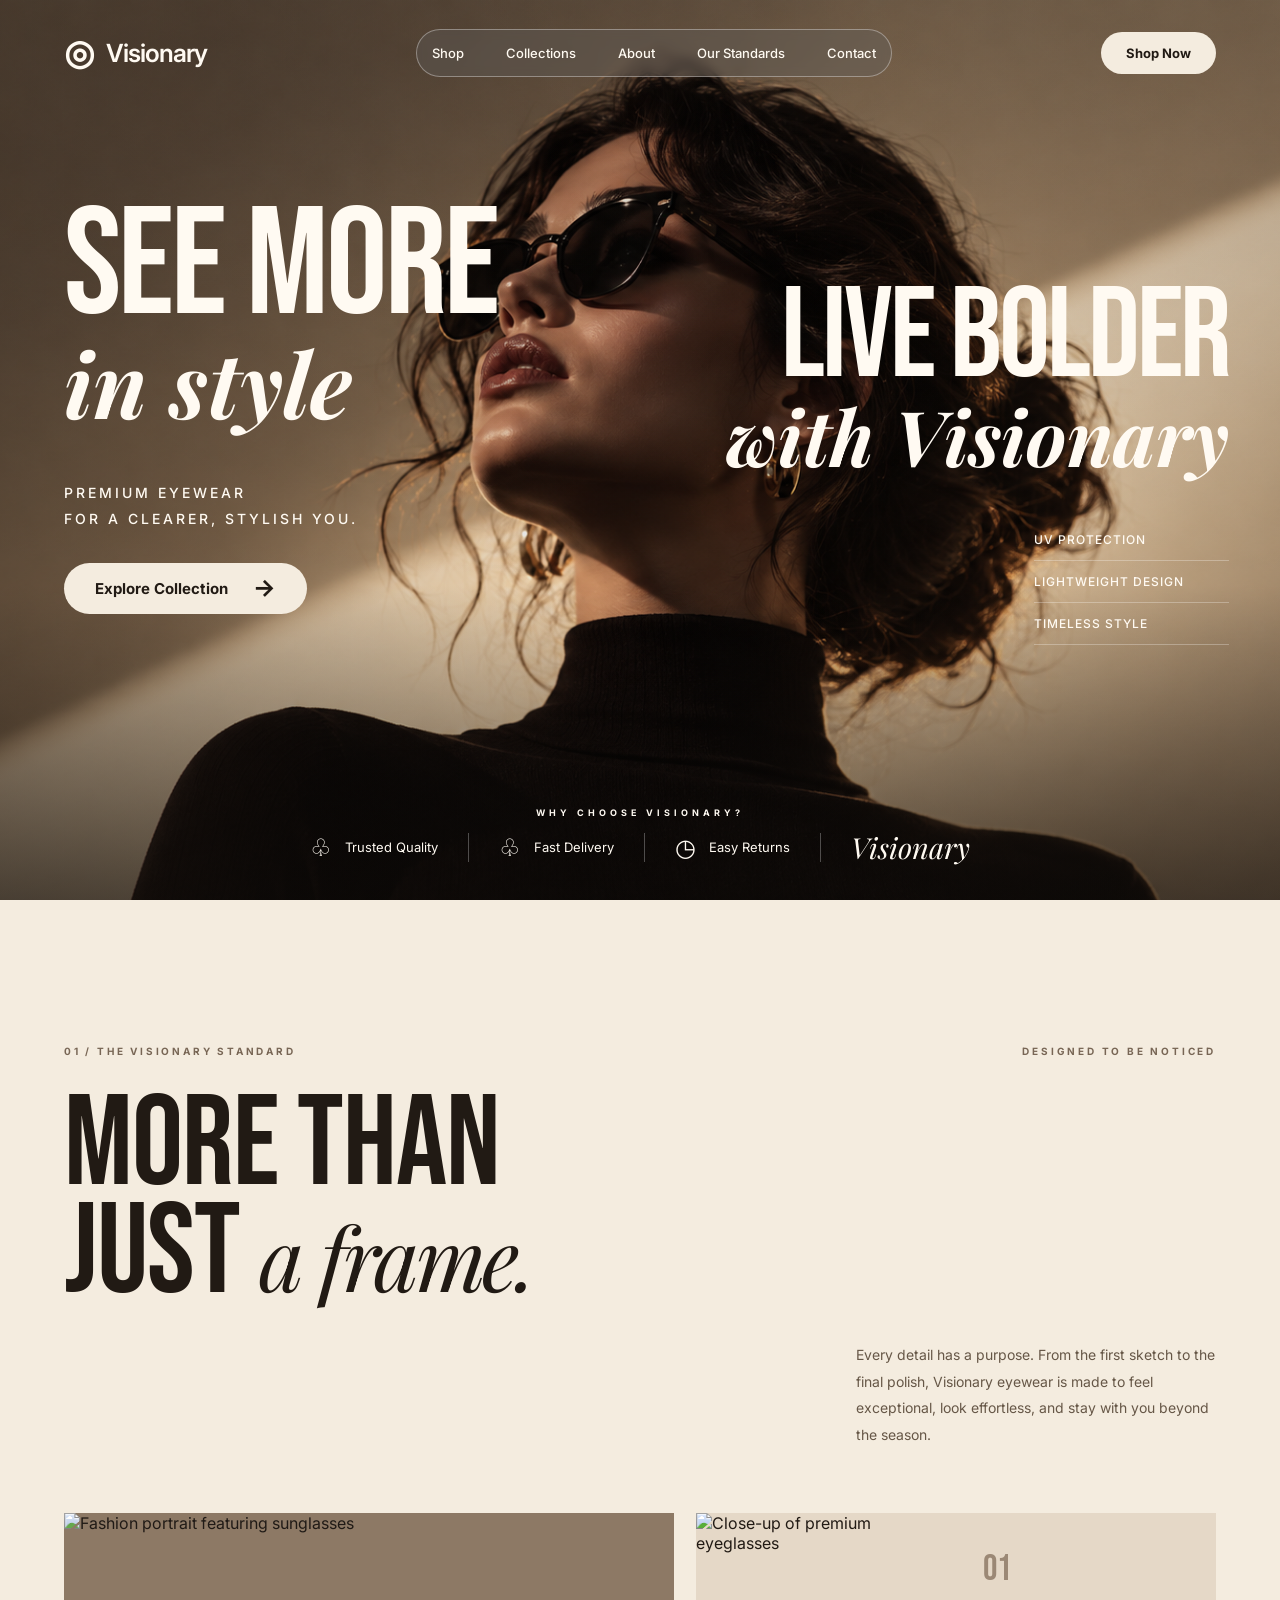
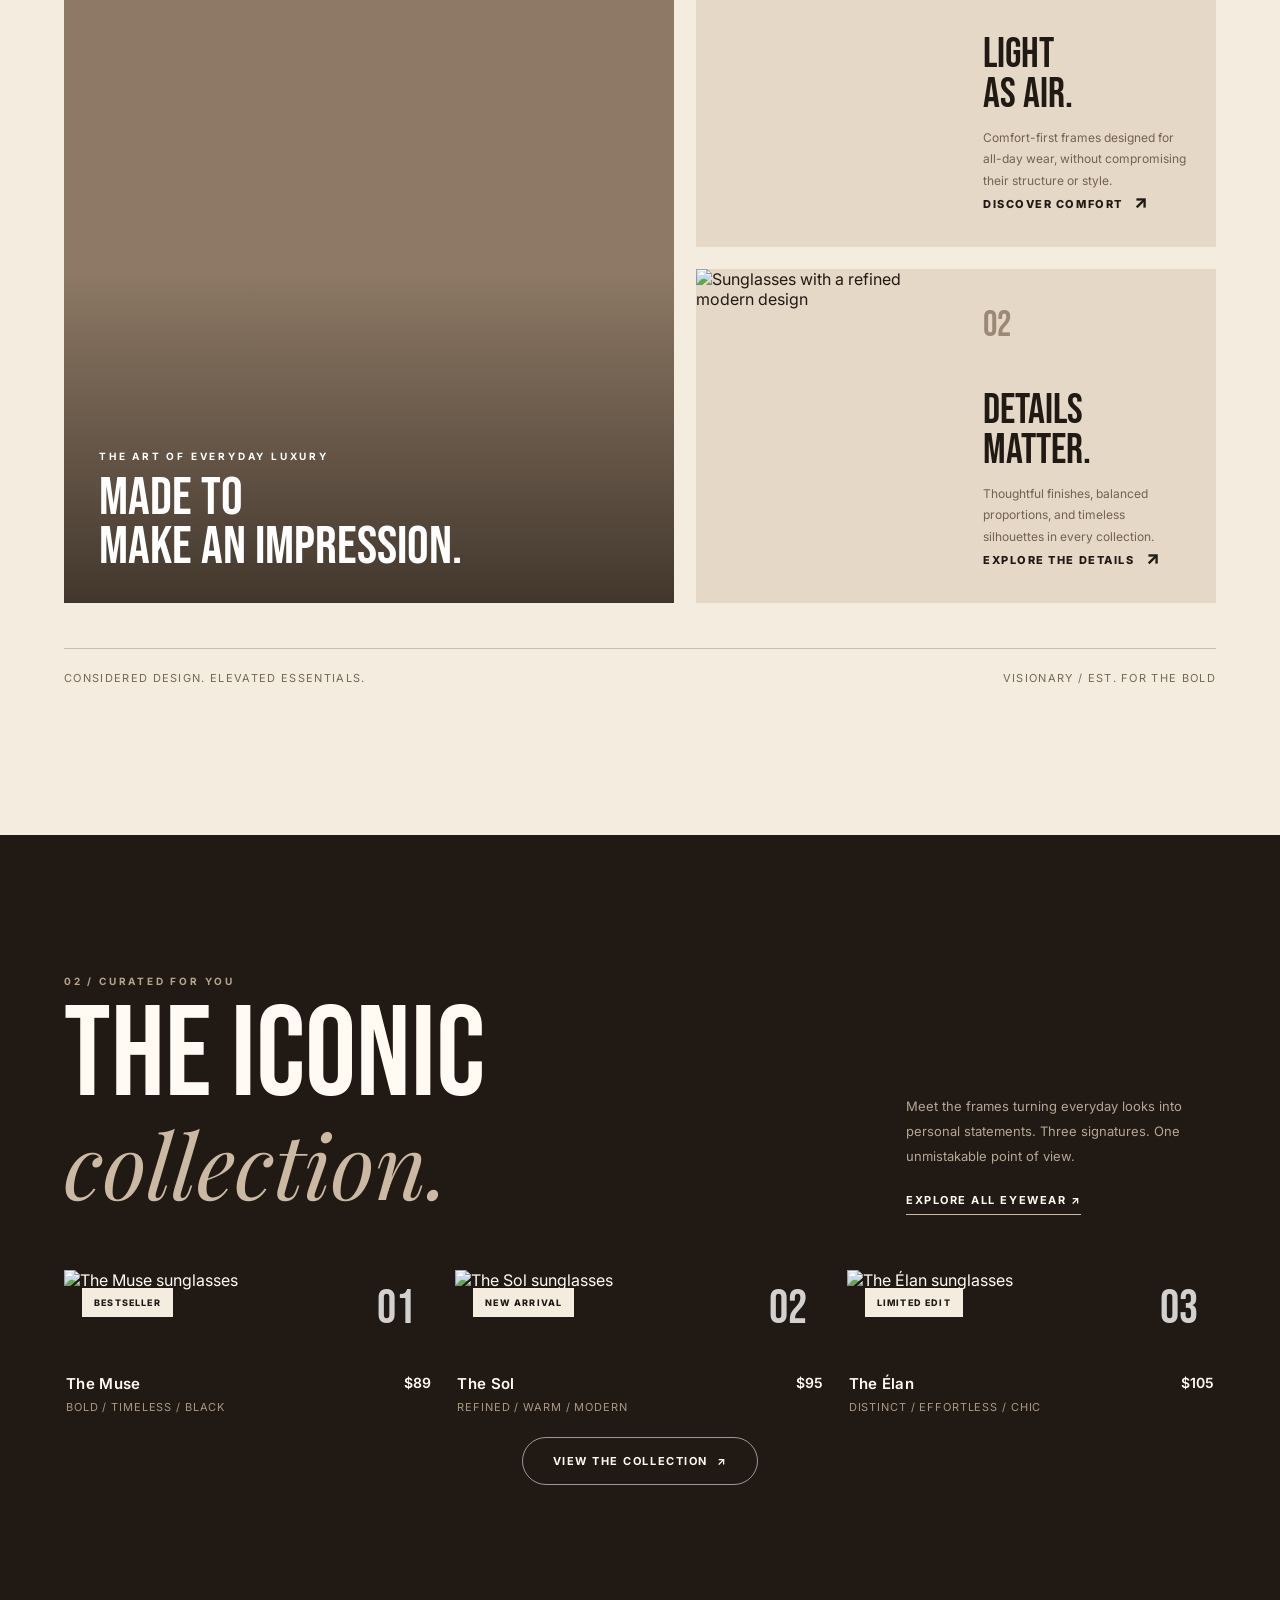
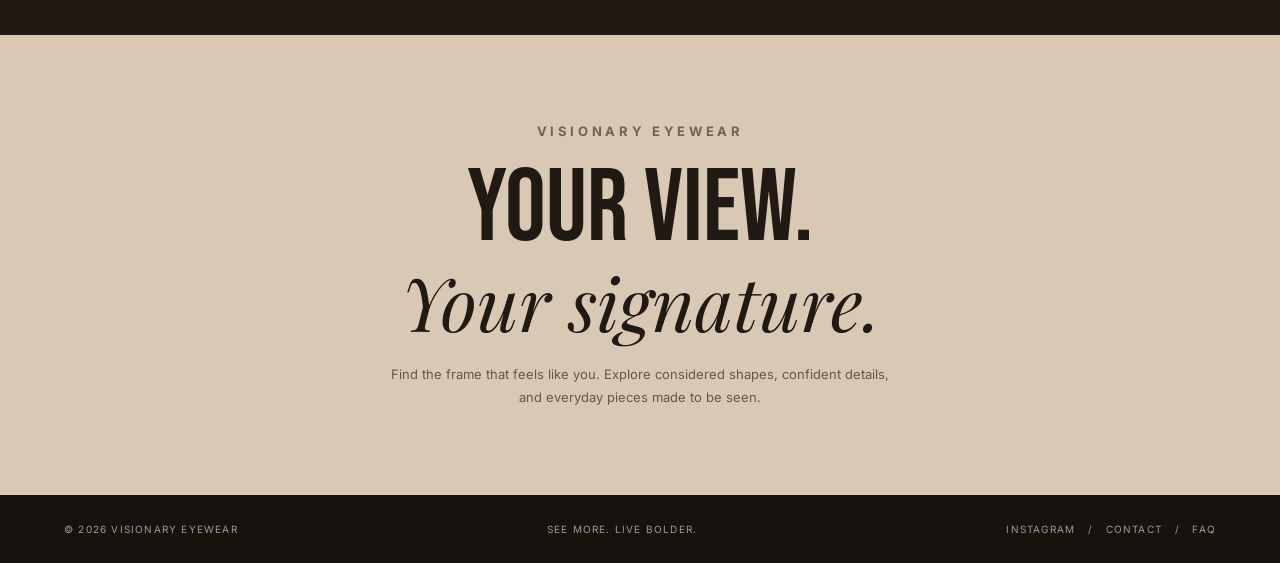
==== commit 5b777bec: "added animations" ====
--- a/index.html
+++ b/index.html
@@ -12,6 +12,7 @@
   <link href="https://fonts.googleapis.com/css2?family=Bebas+Neue&family=Inter:wght@300;400;500;600;700;800&family=Playfair+Display:ital,wght@1,400;1,500&display=swap" rel="stylesheet">
 
   <link rel="stylesheet" href="index.css">
+  <script src="index.js" defer></script>
 </head>
 
 <body>
@@ -210,8 +211,8 @@
         </article>
       </div>
 
-      <div class="collection-bottom">
-        <a href="#footer" class="outline-link">View the collection&nbsp; ↗</a>
+      <div class="collection-bottom" >
+        <a href="#footer" class="outline-link" style="margin-top: 20px;">View the collection&nbsp; ↗</a>
       </div>
     </div>
   </section>
--- a/index.css
+++ b/index.css
@@ -490,7 +490,10 @@
         background-color: #61616157;
         padding: 15px ;
         border-radius: 25px;
-        backdrop-filter: blur(10px);
+        backdrop-filter: blur(5px);
+        -webkit-backdrop-filter: blur(5px);
+        border: 1px solid #fffdfd59;
+
     }
 
     /* Responsive */
@@ -562,4 +565,28 @@
       .craft-card-copy h3 { font-size: 29px; }
       .craft-card-copy p { line-height: 1.6; }
       .craft-card-copy { padding: 18px 13px; }
+    }
+
+    /* Scroll reveals are enabled only after JavaScript initializes. */
+    .motion-ready .scroll-reveal {
+      opacity: 0;
+      transform: translateY(34px);
+      transition: opacity .75s ease, transform .75s cubic-bezier(.2,.7,.2,1);
+      will-change: opacity, transform;
+    }
+    .motion-ready .scroll-reveal.is-visible {
+      opacity: 1;
+      transform: translateY(0);
+      will-change: auto;
+    }
+
+    @media (prefers-reduced-motion: reduce) {
+      html { scroll-behavior: auto; }
+      .motion-ready .scroll-reveal,
+      .motion-ready .scroll-reveal.is-visible {
+        opacity: 1;
+        transform: none;
+        transition: none;
+        will-change: auto;
+      }
     }
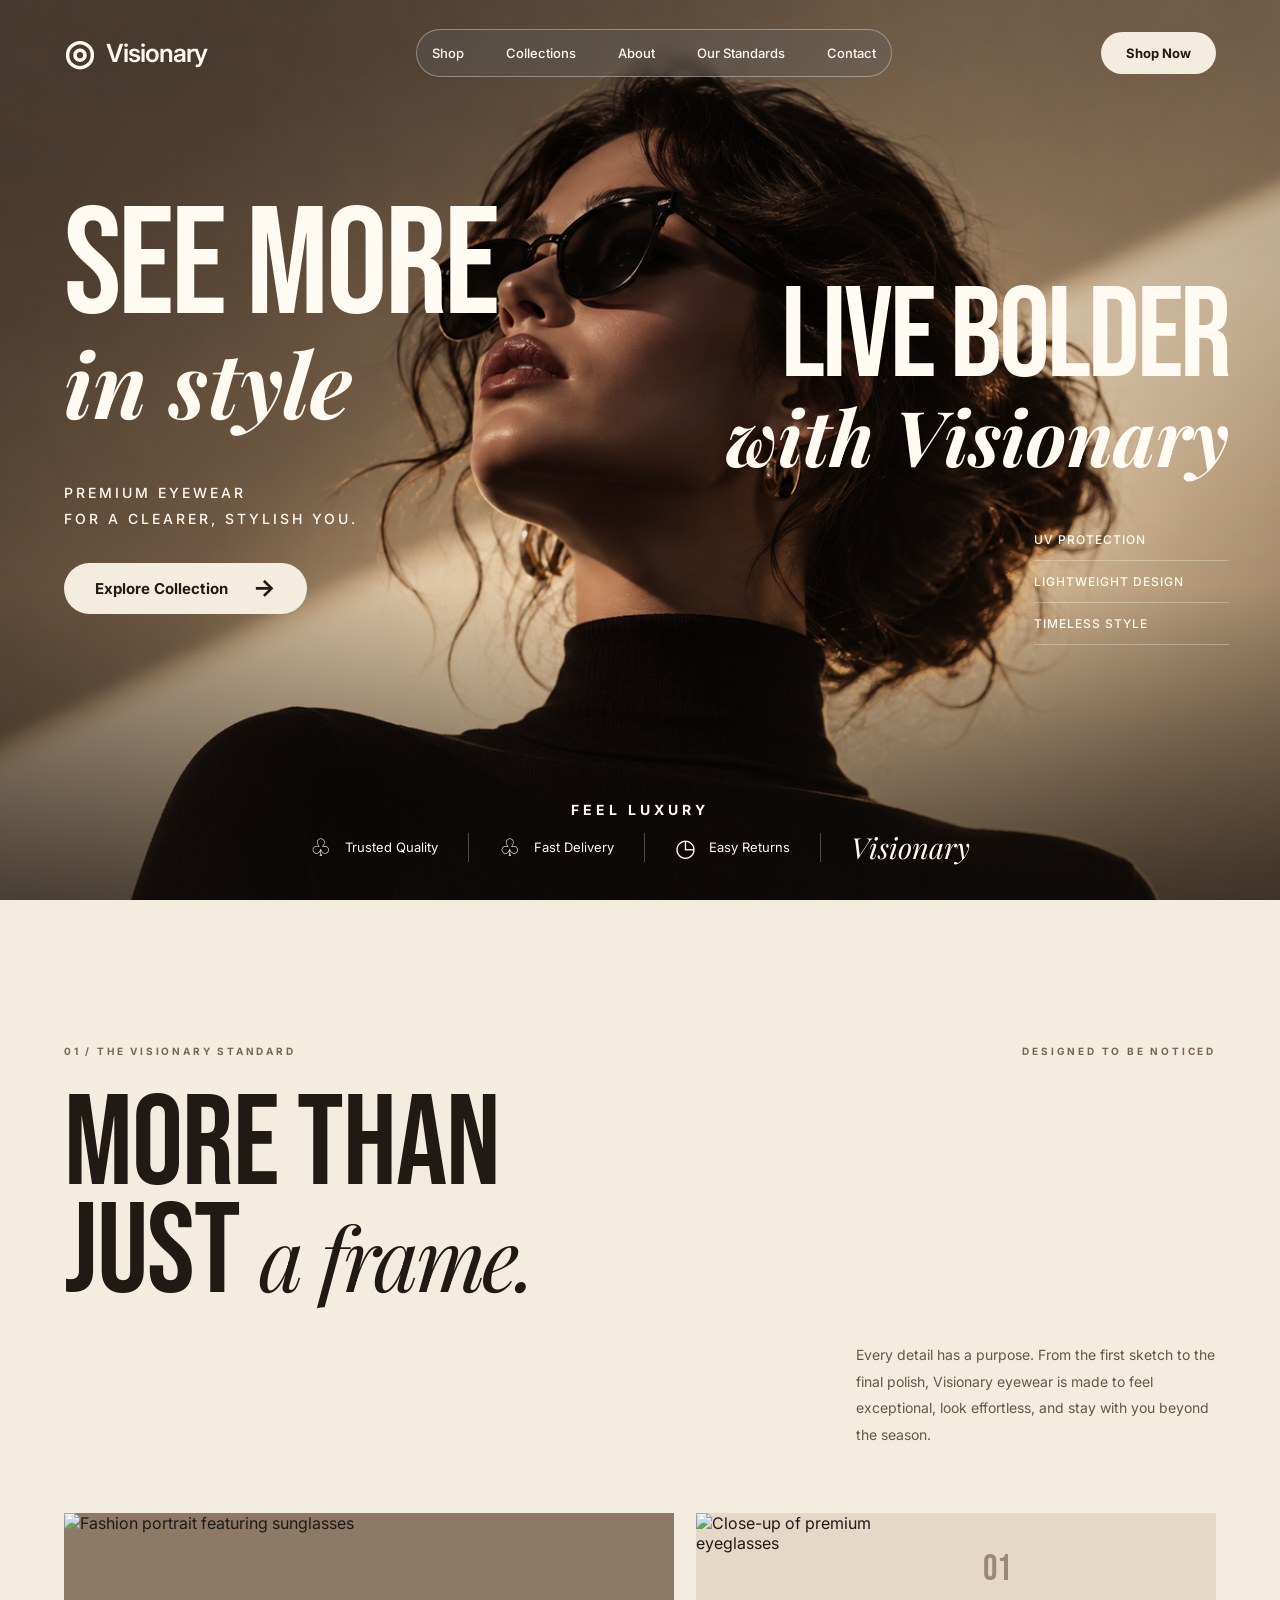
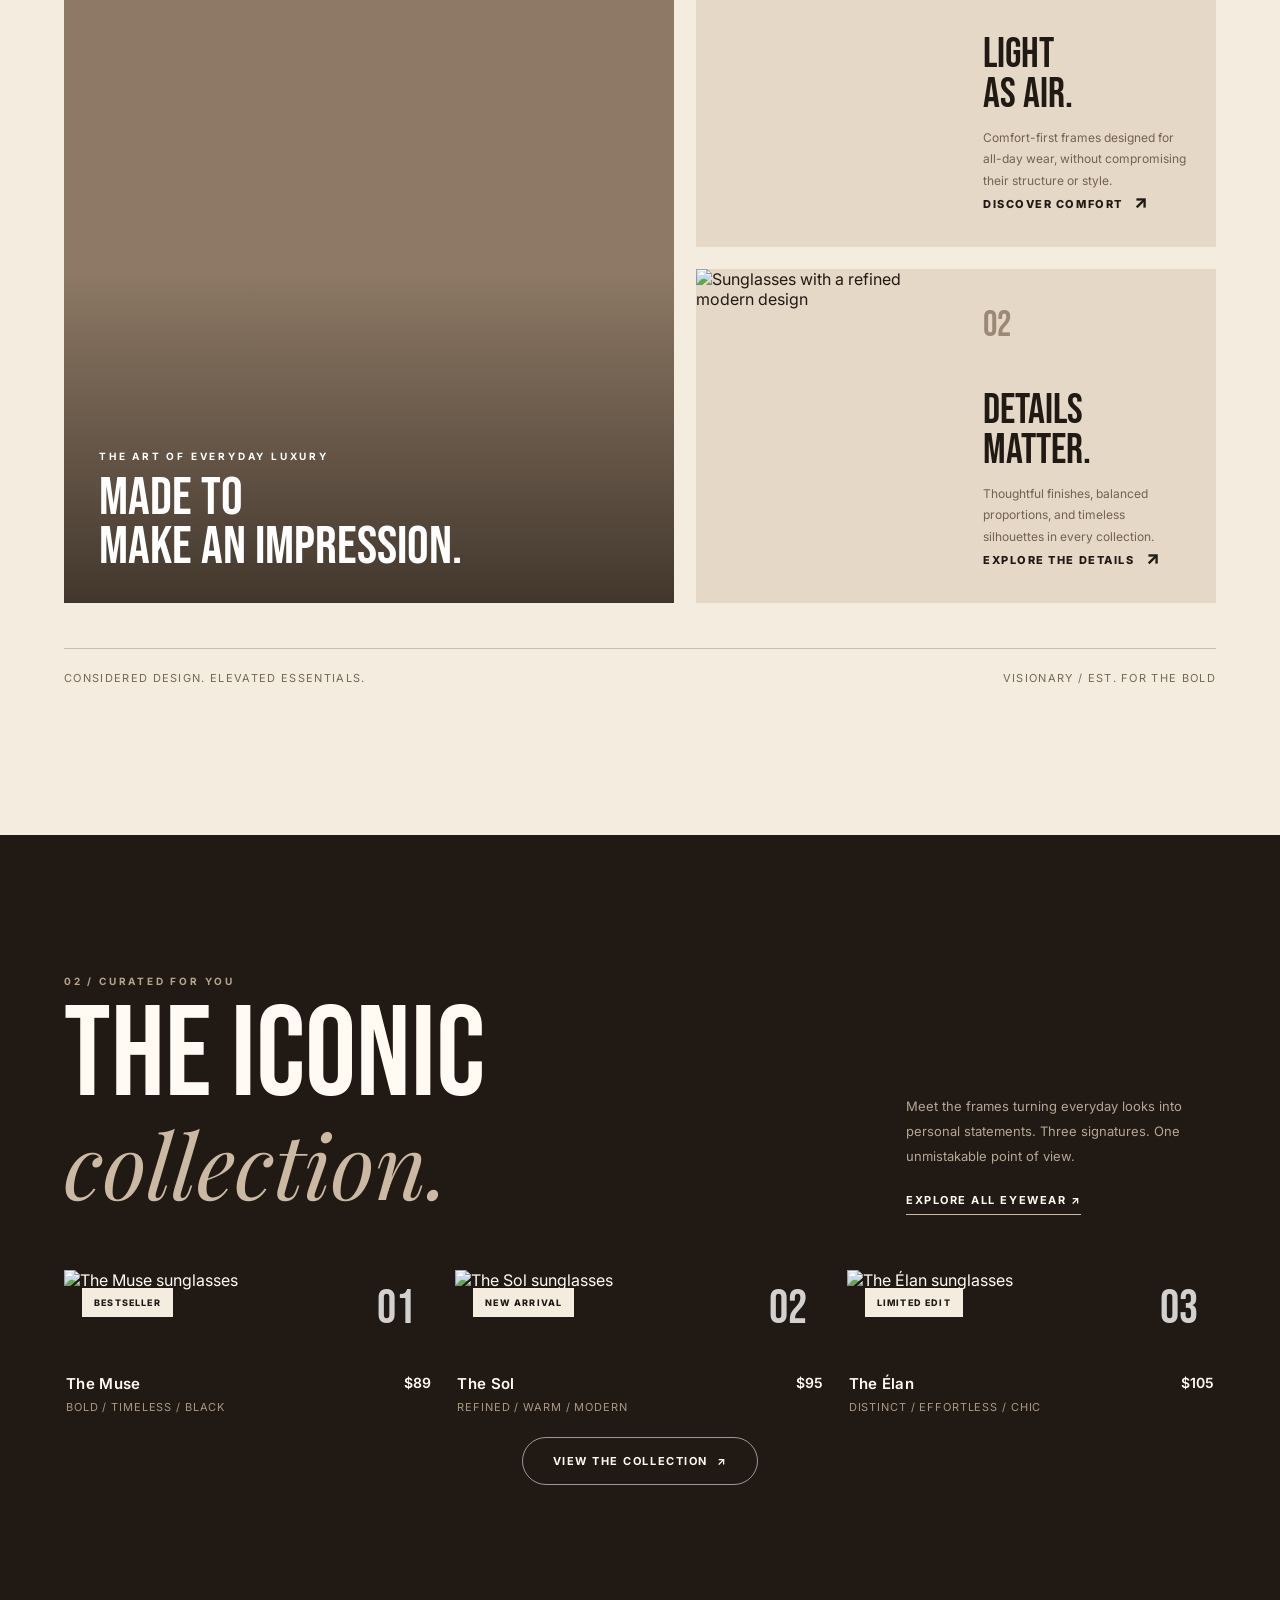
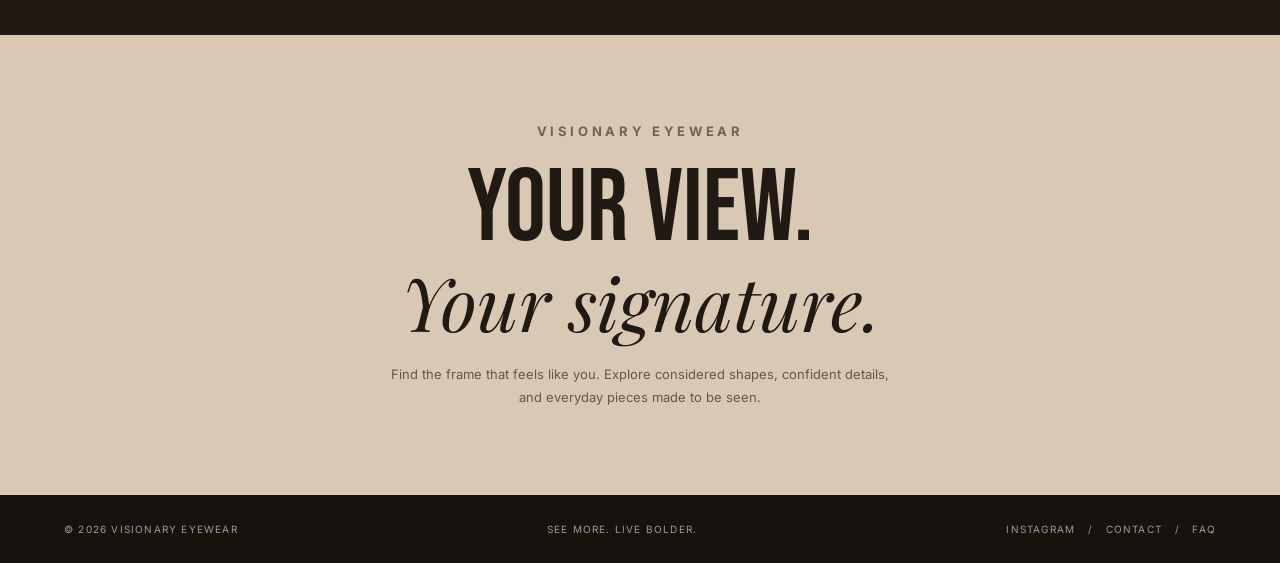
==== commit 0abb86b7: "small stuff" ====
--- a/index.html
+++ b/index.html
@@ -56,7 +56,7 @@
         </div>
       </div>
 
-      <div class="bottom-title">WHY CHOOSE VISIONARY?</div>
+      <div class="bottom-title">FEEL LUXURY</div>
       <div class="bottom-features">
         <div class="feature-item"><span class="feature-icon">♧</span><span>Trusted Quality</span></div>
         <div class="feature-item"><span class="feature-icon">♧</span><span>Fast Delivery</span></div>
--- a/index.css
+++ b/index.css
@@ -162,7 +162,7 @@
       left: 50%;
       transform: translateX(-50%);
       white-space: nowrap;
-      font-size: 9px;
+      font-size: 14px;
       letter-spacing: 4px;
       font-weight: 700;
     }
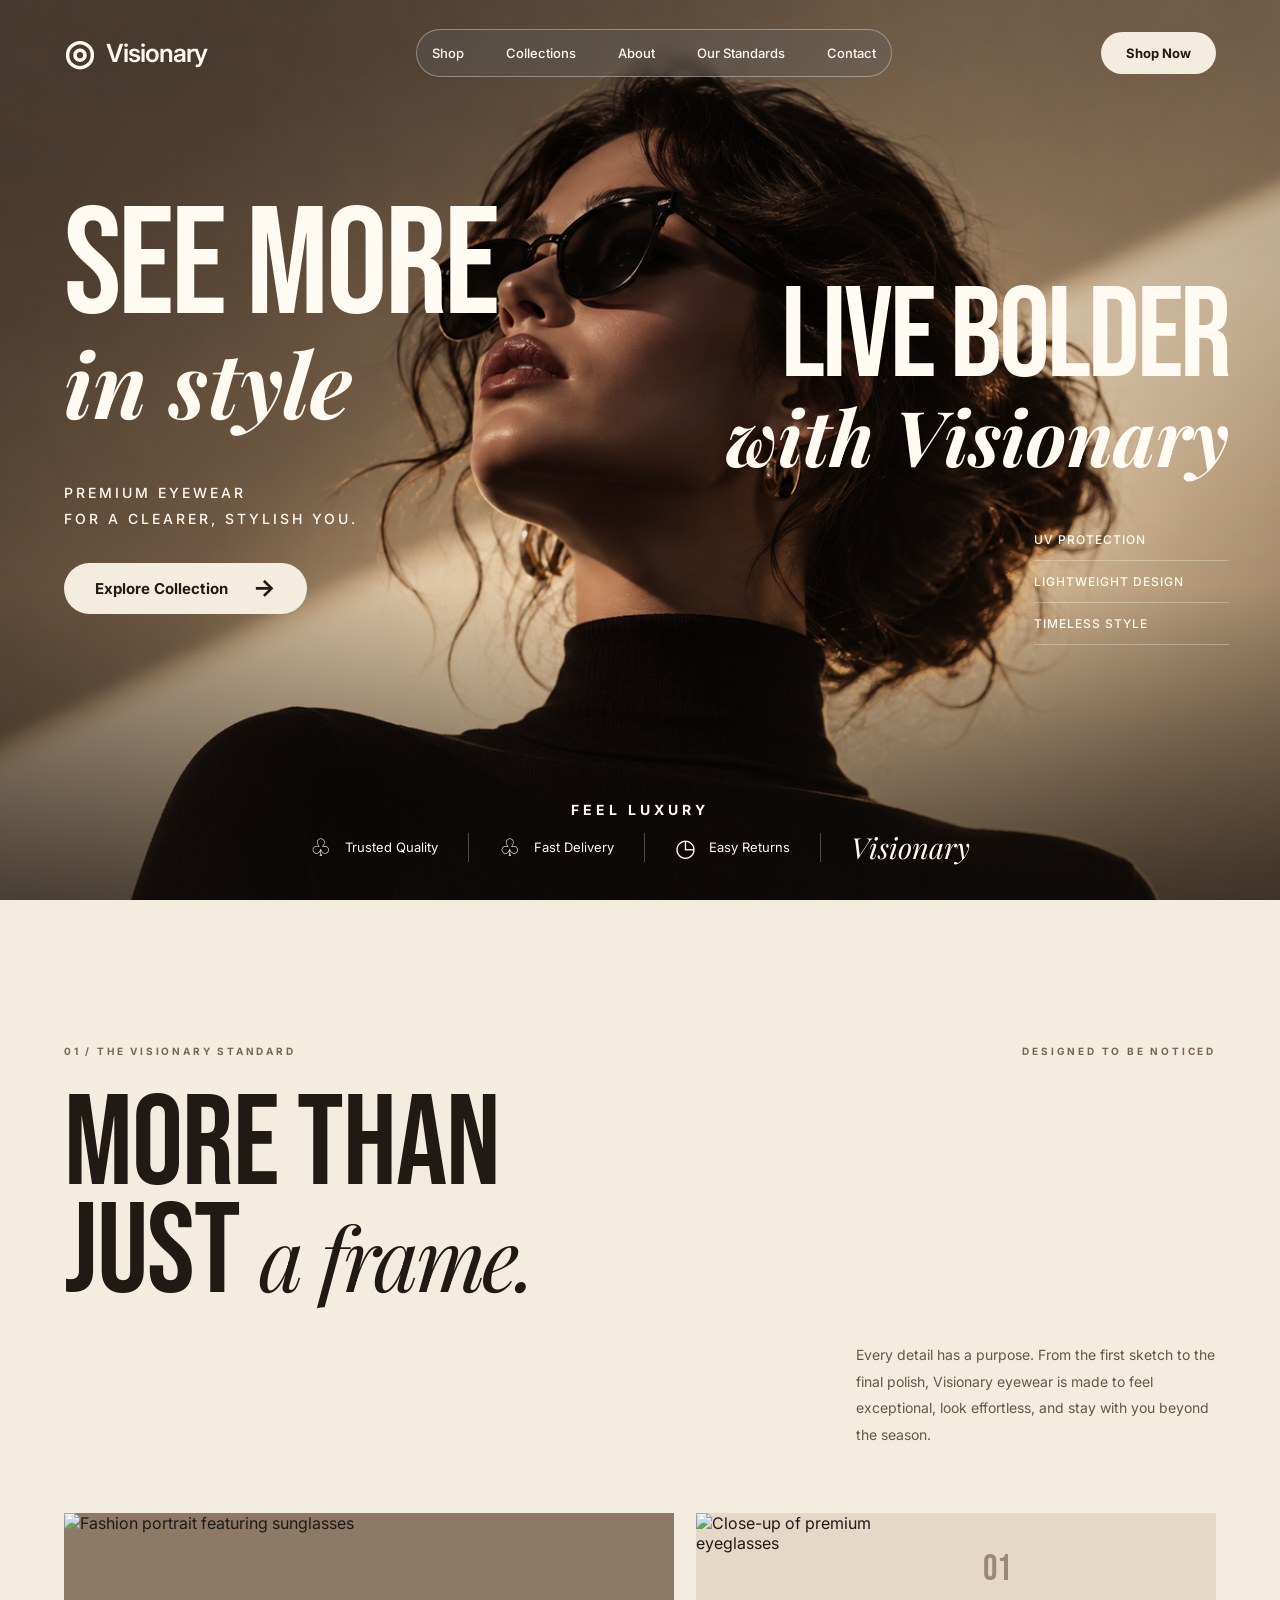
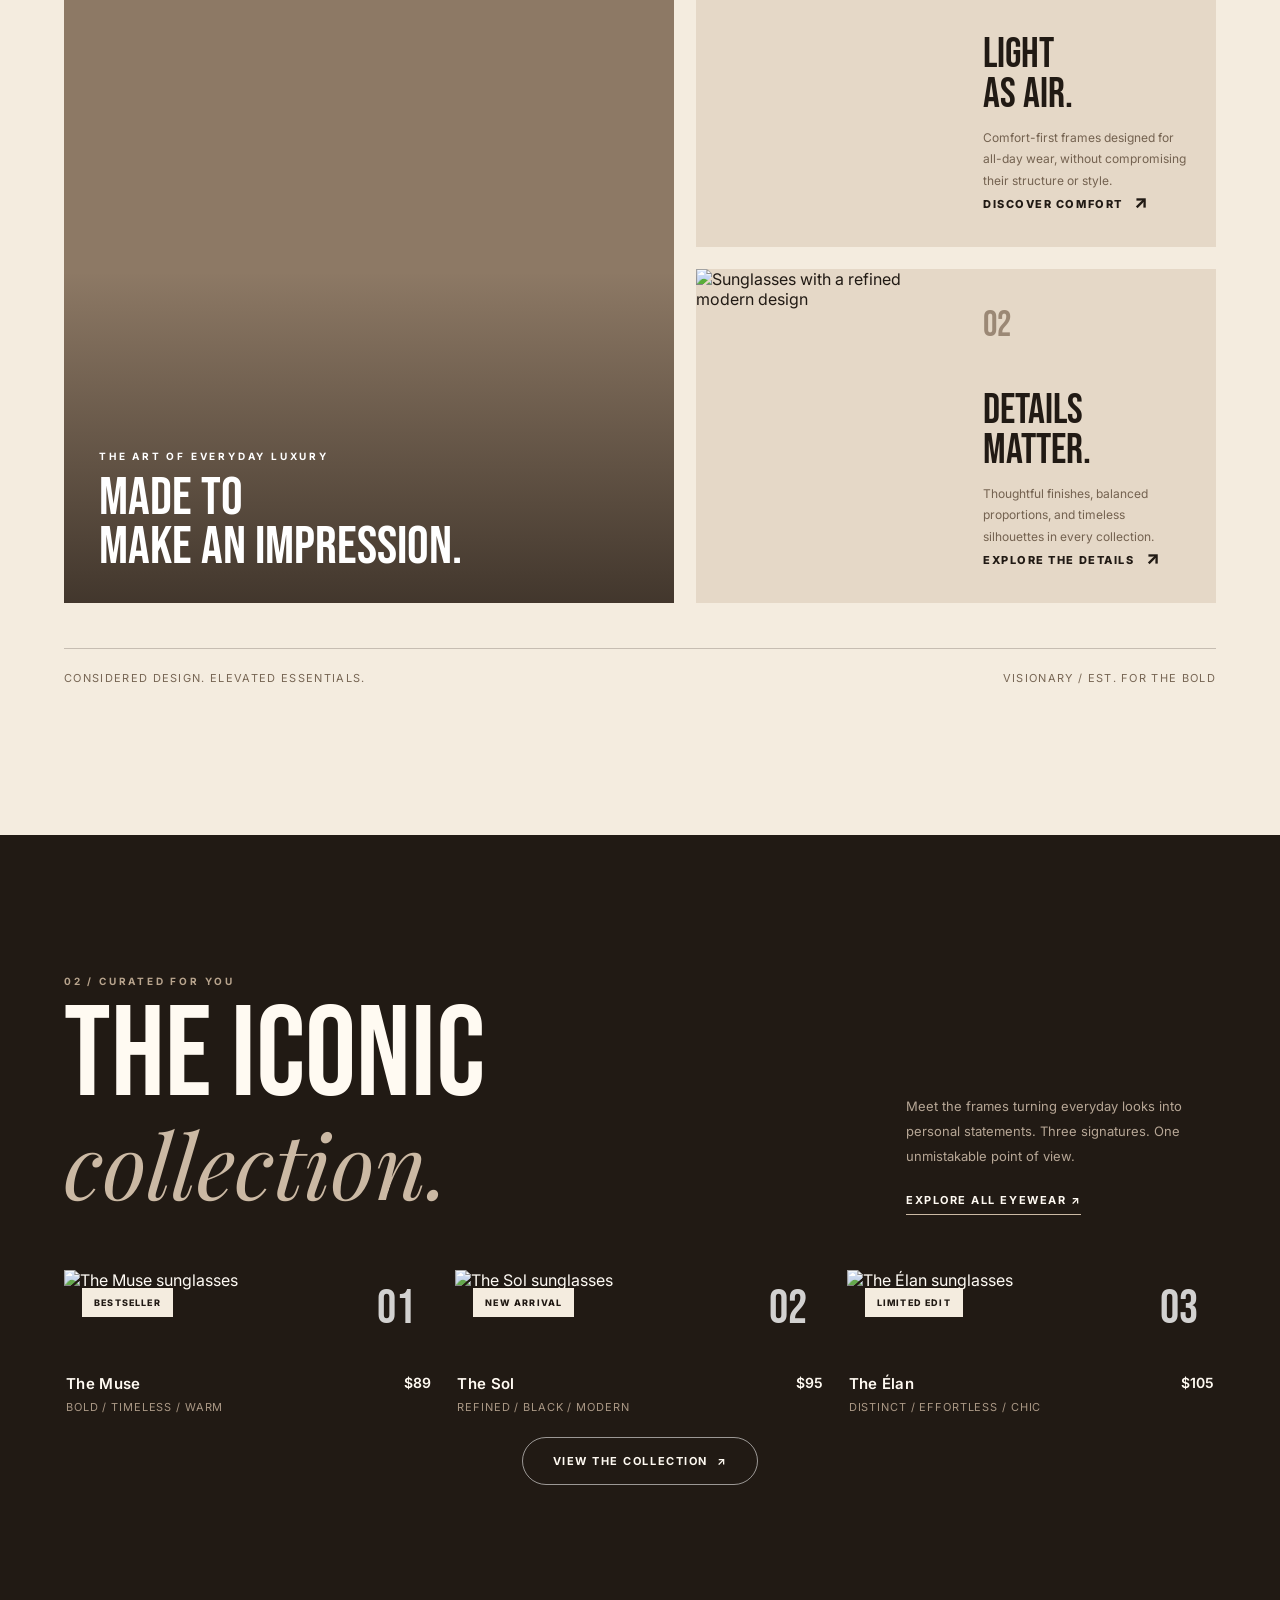
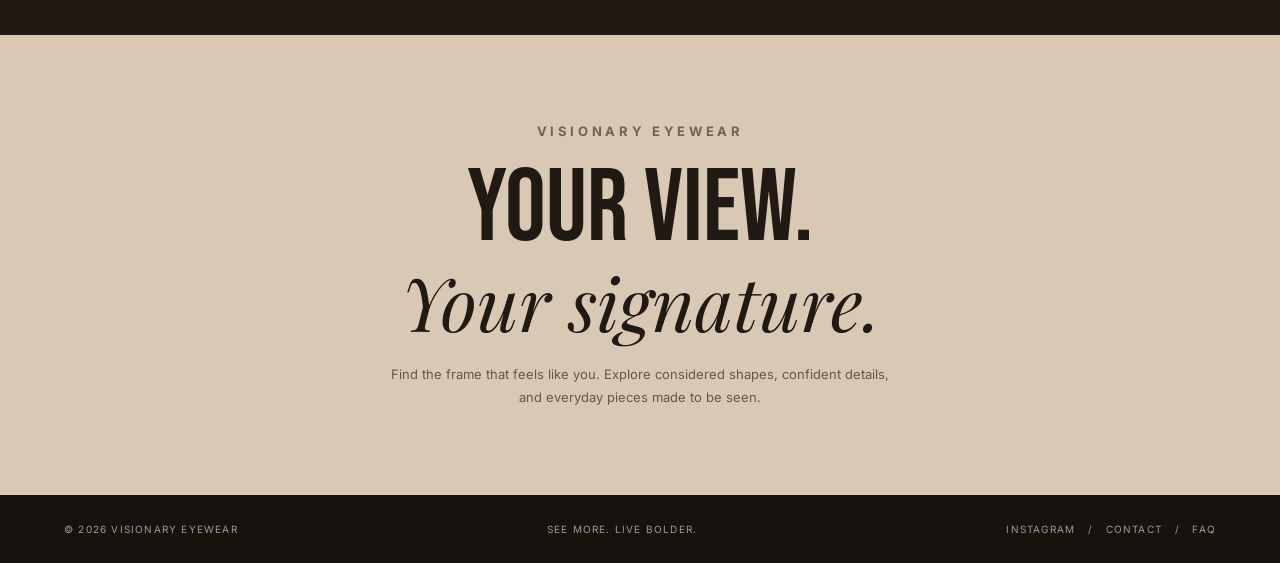
==== commit 1f33d675: "Update product descriptions in index.html" ====
--- a/index.html
+++ b/index.html
@@ -168,7 +168,7 @@
           <div class="product-info">
             <div>
               <h3>The Muse</h3>
-              <p>Bold / timeless / black</p>
+              <p>Bold / timeless / warm</p>
             </div>
             <span class="product-price">$89</span>
           </div>
@@ -186,7 +186,7 @@
           <div class="product-info">
             <div>
               <h3>The Sol</h3>
-              <p>Refined / warm / modern</p>
+              <p>Refined / black / modern</p>
             </div>
             <span class="product-price">$95</span>
           </div>
